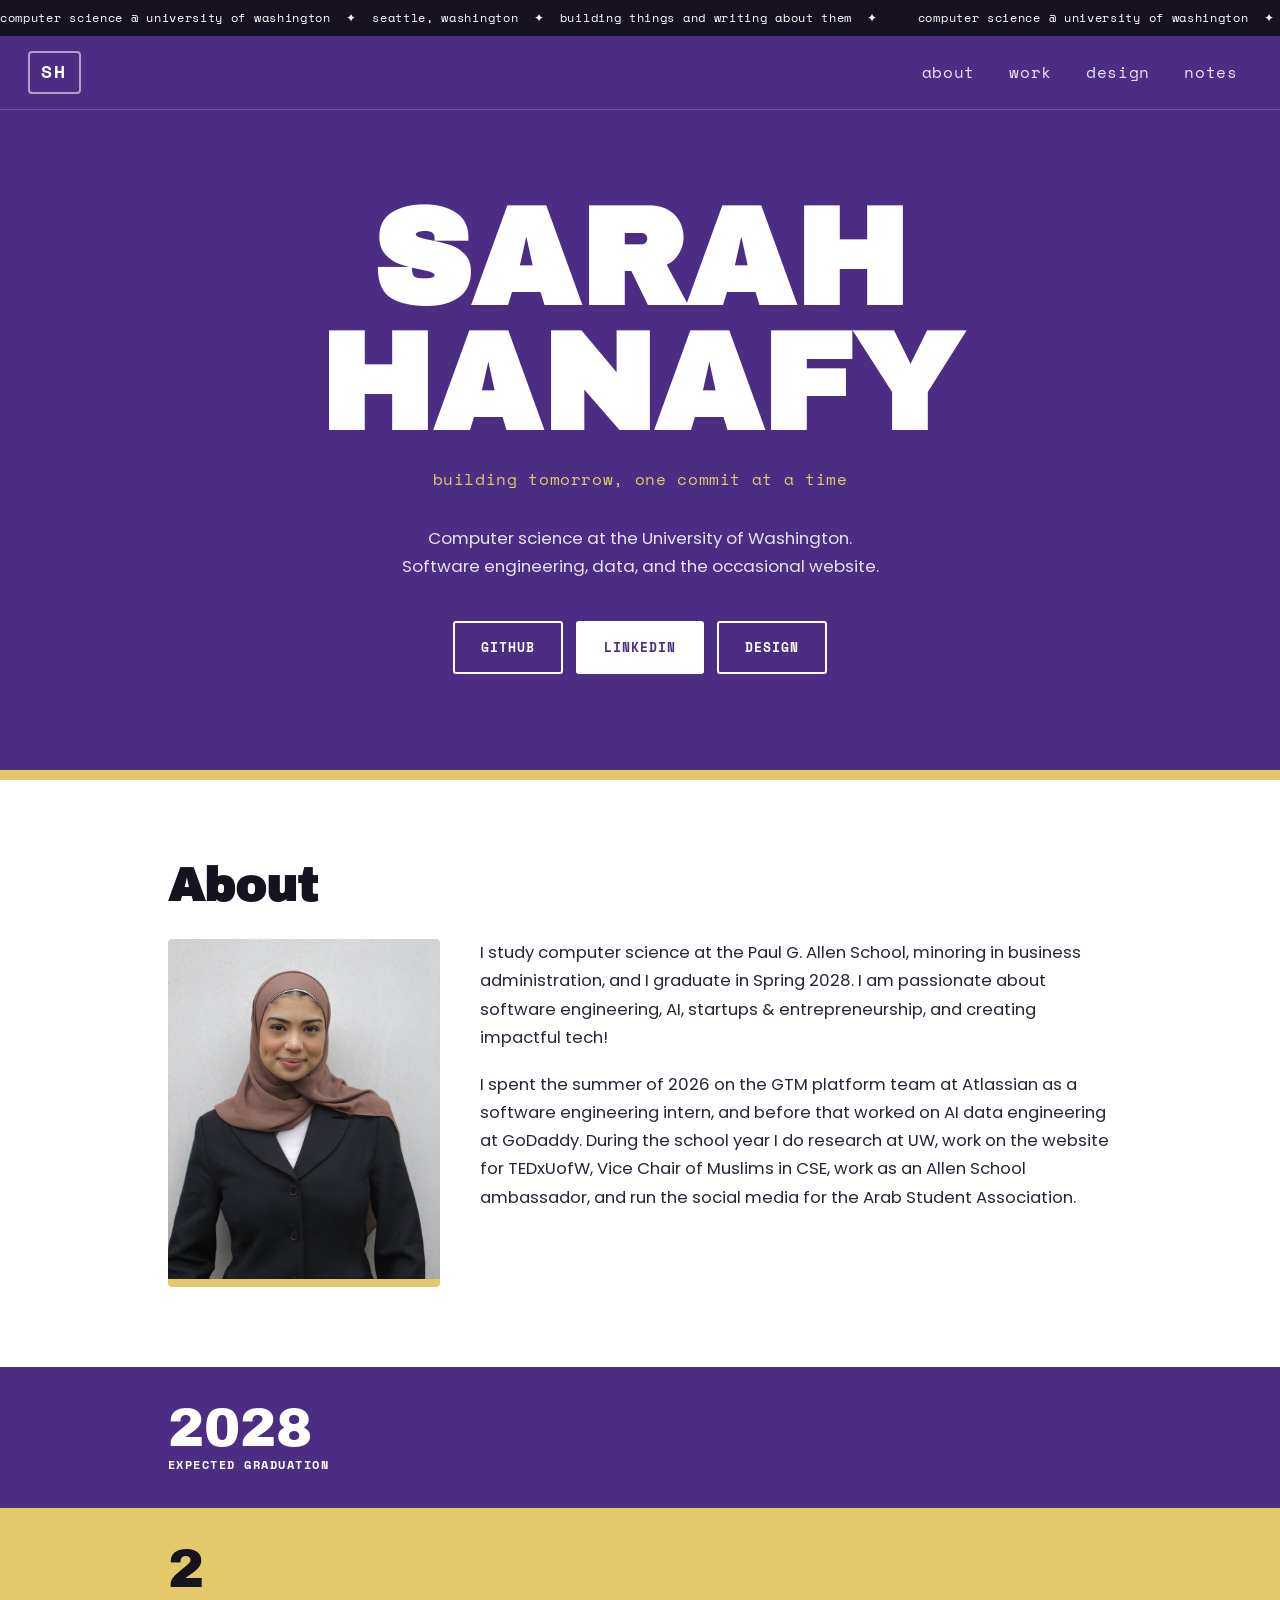
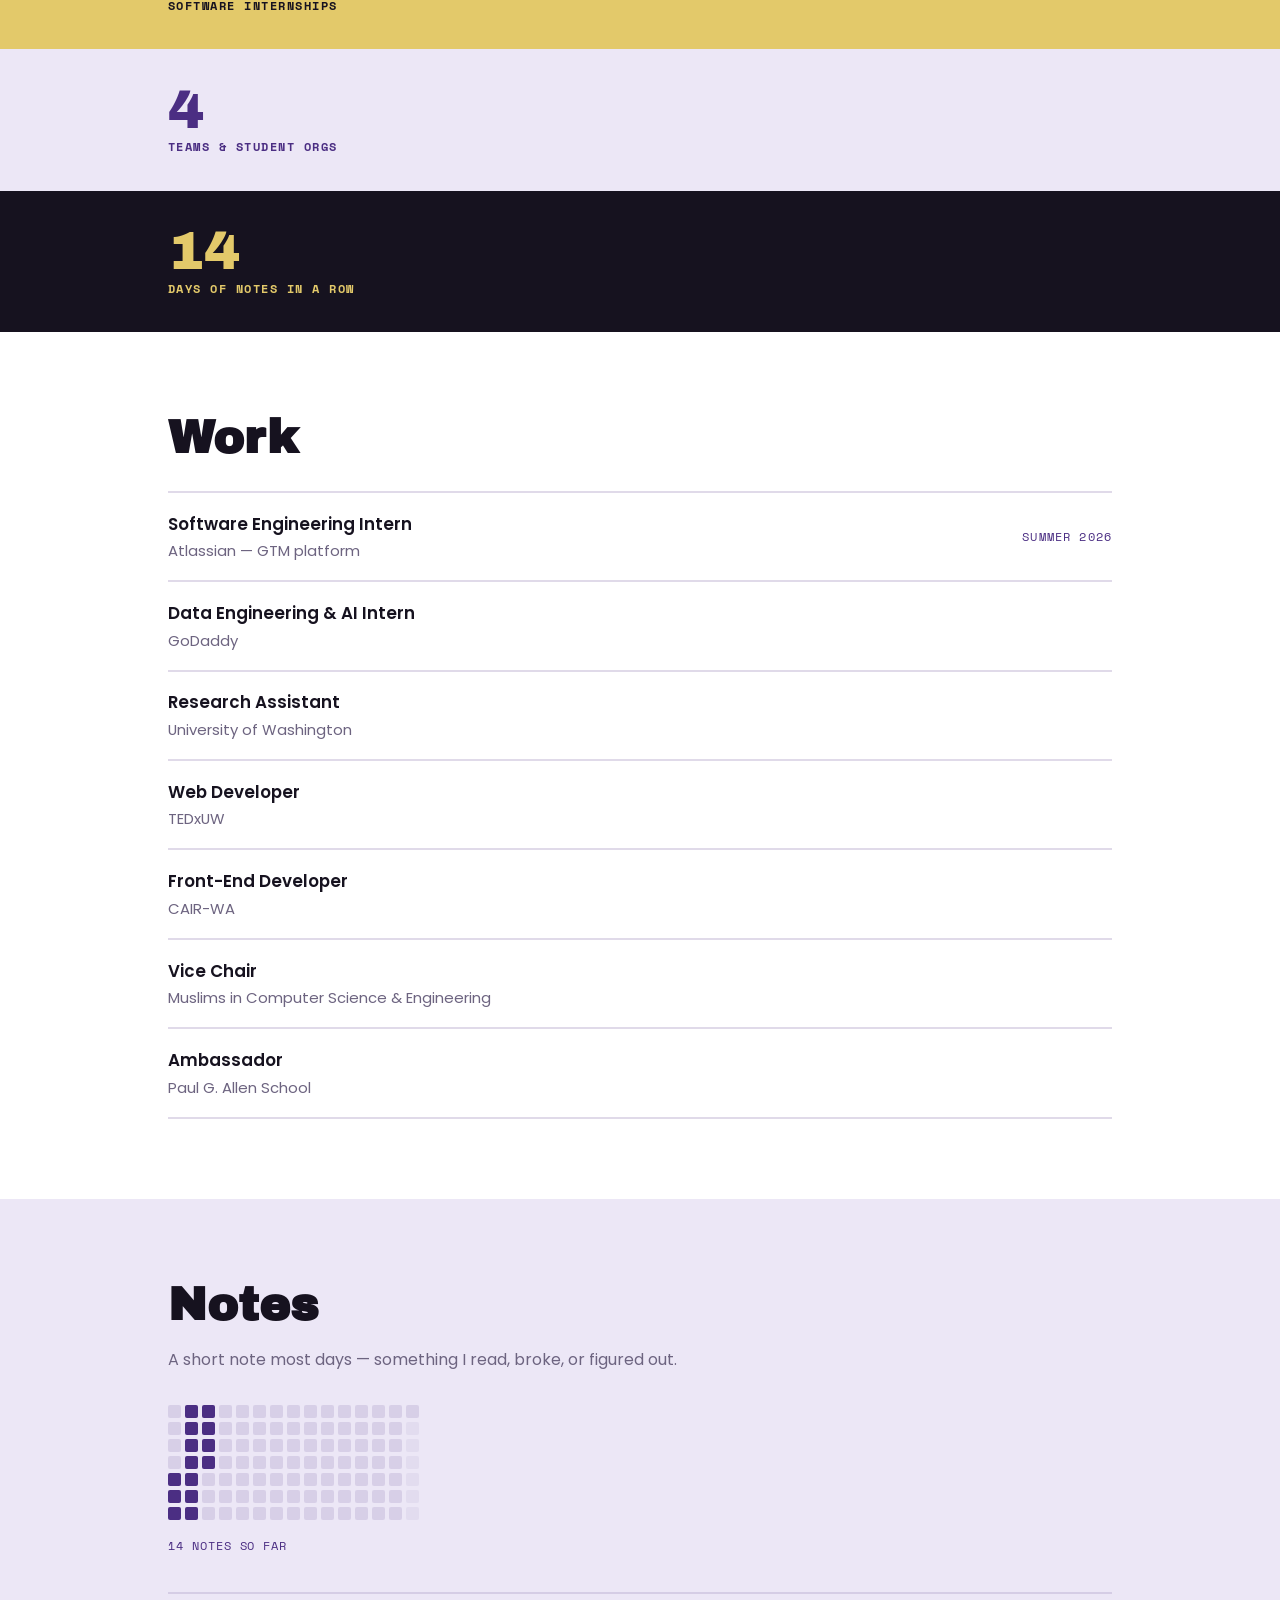
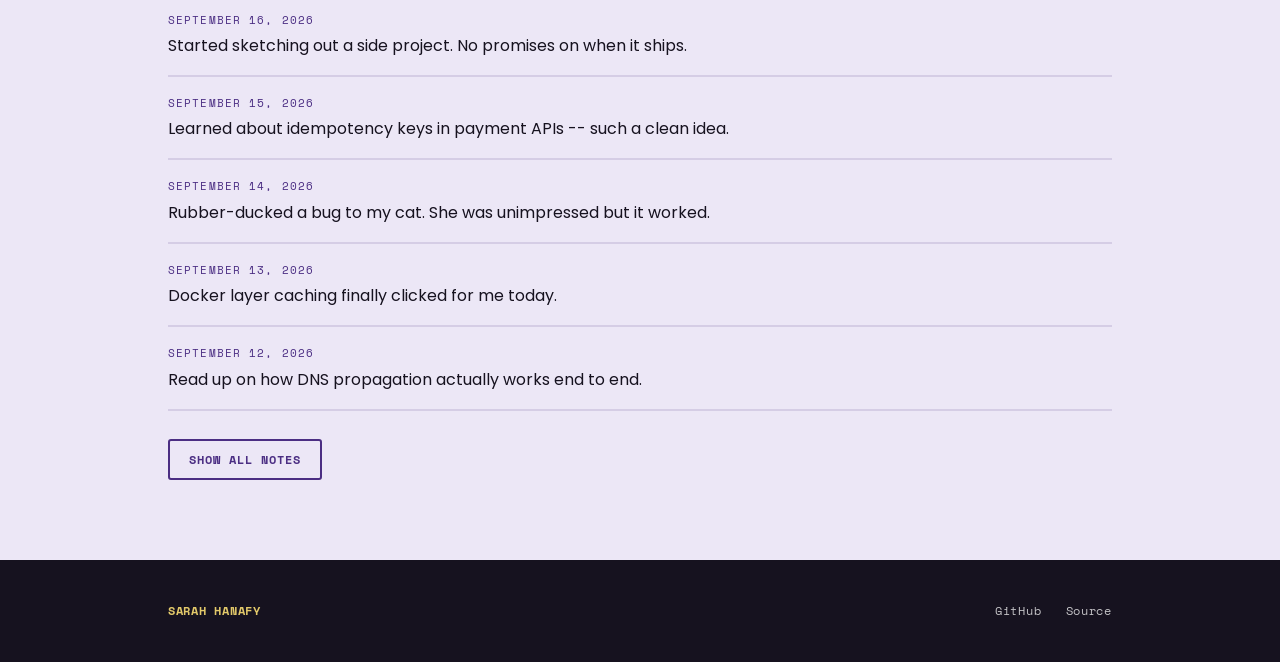
==== index.html @ 0f7b7055 "Let gallery tiles take each post's own shape Tiles were locked to a square and contained inside it, " ====
<!doctype html>
<html lang="en">
<head>
  <meta charset="utf-8" />
  <meta name="viewport" content="width=device-width, initial-scale=1" />
  <title>Sarah Hanafy</title>
  <meta name="description" content="Sarah Hanafy — computer science at the University of Washington." />
  <link rel="icon" href="data:image/svg+xml,%3Csvg xmlns='http://www.w3.org/2000/svg' viewBox='0 0 64 64'%3E%3Crect width='64' height='64' fill='%234b2e83'/%3E%3Ctext x='32' y='45' font-family='Helvetica,Arial,sans-serif' font-size='34' font-weight='bold' fill='%23ffffff' text-anchor='middle'%3ESH%3C/text%3E%3C/svg%3E" />
  <link rel="preconnect" href="https://fonts.googleapis.com" />
  <link rel="preconnect" href="https://fonts.gstatic.com" crossorigin />
  <link href="https://fonts.googleapis.com/css2?family=Archivo+Black&family=Space+Mono:wght@400;700&family=Poppins:wght@400;500;600&display=swap" rel="stylesheet" />
  <link rel="stylesheet" href="style.css?v=11" />
</head>
<body>

  <!-- ticker -->
  <div class="ticker" aria-hidden="true">
    <div class="ticker-track">
      <span>computer science @ university of washington &nbsp;✦&nbsp; seattle, washington &nbsp;✦&nbsp; building things and writing about them &nbsp;✦&nbsp;</span>
      <span>computer science @ university of washington &nbsp;✦&nbsp; seattle, washington &nbsp;✦&nbsp; building things and writing about them &nbsp;✦&nbsp;</span>
    </div>
  </div>

  <!-- nav -->
  <header class="nav">
    <a class="nav-mark" href="#top">SH</a>
    <nav>
      <a href="#about">about</a>
      <a href="#work">work</a>
      <a href="design.html">design</a>
      <a href="#notes">notes</a>
    </nav>
  </header>

  <!-- hero -->
  <section class="hero" id="top">
    <div class="hero-inner">
      <h1>SARAH<br />HANAFY</h1>
      <p class="hero-tag">building tomorrow, one commit at a time</p>
      <p class="hero-sub">
        Computer science at the University of Washington.<br />
        Software engineering, data, and the occasional website.
      </p>
      <div class="buttons">
        <a class="btn" href="https://github.com/sarahhanafy" target="_blank" rel="noopener">GITHUB</a>
        <a class="btn btn-solid" href="https://www.linkedin.com/in/sarah-hanafy/" target="_blank" rel="noopener">LINKEDIN</a>
        <a class="btn" href="design.html">DESIGN</a>
      </div>
    </div>
  </section>

  <!-- about -->
  <section class="band band-white" id="about">
    <div class="inner">
      <h2>About</h2>
      <div class="about-grid">
        <img class="headshot" src="images/headshot.jpg" width="760" height="950"
             alt="Sarah Hanafy" />
        <div class="prose">
          <p>
            I study computer science at the Paul G. Allen School, minoring in
            business administration, and I graduate in Spring 2028. I am
            passionate about software engineering, AI, startups &amp;
            entrepreneurship, and creating impactful tech!
          </p>
          <p>
            I spent the summer of 2026 on the GTM platform team at Atlassian as
            a software engineering intern, and before that worked on AI data
            engineering at GoDaddy. During the school year I do research at UW,
            work on the website for TEDxUofW, Vice Chair of Muslims in CSE,
            work as an Allen School ambassador, and run the social media for
            the Arab Student Association.
          </p>
        </div>
      </div>
    </div>
  </section>

  <!-- stats -->
  <section class="stats">
    <div class="stat stat-purple">
      <span class="stat-num">2028</span>
      <span class="stat-label">EXPECTED GRADUATION</span>
    </div>
    <div class="stat stat-gold">
      <span class="stat-num">2</span>
      <span class="stat-label">SOFTWARE INTERNSHIPS</span>
    </div>
    <div class="stat stat-lav">
      <span class="stat-num">4</span>
      <span class="stat-label">TEAMS &amp; STUDENT ORGS</span>
    </div>
    <div class="stat stat-ink">
      <span class="stat-num" id="streak-num">&mdash;</span>
      <span class="stat-label">DAYS OF NOTES IN A ROW</span>
    </div>
  </section>

  <!-- work -->
  <section class="band band-white" id="work">
    <div class="inner">
      <h2>Work</h2>
      <!-- Add dates in the <span class="row-meta"> slots whenever you like. -->
      <ul class="rows">
        <li>
          <span class="row-role">Software Engineering Intern</span>
          <span class="row-org">Atlassian &mdash; GTM platform</span>
          <span class="row-meta">SUMMER 2026</span>
        </li>
        <li>
          <span class="row-role">Data Engineering &amp; AI Intern</span>
          <span class="row-org">GoDaddy</span>
          <span class="row-meta"></span>
        </li>
        <li>
          <span class="row-role">Research Assistant</span>
          <span class="row-org">University of Washington</span>
          <span class="row-meta"></span>
        </li>
        <li>
          <span class="row-role">Web Developer</span>
          <span class="row-org">TEDxUW</span>
          <span class="row-meta"></span>
        </li>
        <li>
          <span class="row-role">Front-End Developer</span>
          <span class="row-org">CAIR-WA</span>
          <span class="row-meta"></span>
        </li>
        <li>
          <span class="row-role">Vice Chair</span>
          <span class="row-org">Muslims in Computer Science &amp; Engineering</span>
          <span class="row-meta"></span>
        </li>
        <li>
          <span class="row-role">Ambassador</span>
          <span class="row-org">Paul G. Allen School</span>
          <span class="row-meta"></span>
        </li>
      </ul>
    </div>
  </section>

  <!-- notes -->
  <section class="band band-lav" id="notes">
    <div class="inner">
      <h2>Notes</h2>
      <p class="lead">
        A short note most days &mdash; something I read, broke, or figured out.
      </p>

      <div class="grid" id="heatmap" role="img" aria-label="Calendar of daily notes"></div>
      <p class="grid-caption" id="streak-count"></p>

      <ol class="notes" id="timeline"></ol>
      <button class="btn btn-small" id="show-more" type="button" hidden>SHOW ALL NOTES</button>
    </div>
  </section>

  <footer>
    <div class="inner footer-inner">
      <span class="foot-mark">SARAH HANAFY</span>
      <span class="foot-links">
        <a href="https://github.com/sarahhanafy" target="_blank" rel="noopener">GitHub</a>
        <a href="https://github.com/sarahhanafy/sarahhanafy.github.io">Source</a>
      </span>
    </div>
  </footer>

  <div class="tooltip" id="tooltip" role="tooltip" hidden></div>

  <script src="script.js?v=11"></script>
</body>
</html>
---- style.css ----
/* Sarah Hanafy — personal site */

:root {
  --purple: #4b2e83;      /* UW purple */
  --purple-dk: #38215f;
  --gold: #e3c96a;
  --gold-dk: #b7a57a;
  --lav: #ece7f6;
  --ink: #16121f;
  --white: #ffffff;
  --body: #2a2436;
  --muted: #6d6480;
  --line: #e0dae9;
}

* { box-sizing: border-box; }

html { scroll-behavior: smooth; }

body {
  margin: 0;
  background: var(--white);
  color: var(--body);
  font-family: "Poppins", -apple-system, BlinkMacSystemFont, "Segoe UI", Helvetica, Arial, sans-serif;
  font-size: 16px;
  line-height: 1.7;
  -webkit-font-smoothing: antialiased;
}

.inner {
  max-width: 62rem;
  margin: 0 auto;
  padding: 0 1.5rem;
}

/* ---------- ticker ---------- */

.ticker {
  background: var(--ink);
  color: var(--white);
  overflow: hidden;
  white-space: nowrap;
  font-family: "Space Mono", ui-monospace, monospace;
  font-size: 0.72rem;
  letter-spacing: 0.06em;
  padding: 0.5rem 0;
}

.ticker-track {
  display: inline-flex;
  animation: slide 38s linear infinite;
}

.ticker-track span { padding-right: 2rem; }

@keyframes slide {
  from { transform: translateX(0); }
  to   { transform: translateX(-50%); }
}

/* ---------- nav ---------- */

.nav {
  position: sticky;
  top: 0;
  z-index: 20;
  background: var(--purple);
  display: flex;
  align-items: center;
  justify-content: space-between;
  gap: 1rem;
  padding: 0.9rem 1.75rem;
  border-bottom: 1px solid rgba(255, 255, 255, 0.18);
}

.nav-mark {
  font-family: "Space Mono", monospace;
  font-weight: 700;
  font-size: 1.1rem;
  letter-spacing: 0.12em;
  color: var(--white);
  text-decoration: none;
  border: 2px solid rgba(255, 255, 255, 0.55);
  border-radius: 4px;
  padding: 0.3rem 0.7rem;
  transition: border-color 0.15s ease, background 0.15s ease;
}

.nav-mark:hover { border-color: var(--white); background: rgba(255, 255, 255, 0.12); }

.nav nav { display: flex; gap: 0.35rem; }

/* Roomy padding so each link is a real tap target, not just its text. */
.nav nav a {
  font-family: "Space Mono", monospace;
  font-size: 1rem;
  color: rgba(255, 255, 255, 0.88);
  text-decoration: none;
  letter-spacing: 0.04em;
  padding: 0.55rem 0.9rem;
  border-radius: 4px;
  transition: color 0.15s ease, background 0.15s ease;
}

.nav nav a:hover,
.nav nav a:focus-visible {
  color: var(--white);
  background: rgba(255, 255, 255, 0.15);
  outline: none;
}

/* ---------- hero ---------- */

.hero {
  background: var(--purple);
  color: var(--white);
  padding: 5.5rem 1.5rem 6rem;
  text-align: center;
  border-bottom: 10px solid var(--gold);
}

.hero-inner { max-width: 60rem; margin: 0 auto; }

.hero h1 {
  font-family: "Archivo Black", Impact, "Arial Black", sans-serif;
  font-size: clamp(3rem, 13vw, 8.5rem);
  line-height: 0.92;
  letter-spacing: 0.01em;
  margin: 0 0 1.1rem;
  text-transform: uppercase;
}

.hero-tag {
  font-family: "Space Mono", monospace;
  font-size: clamp(0.78rem, 2.2vw, 1rem);
  letter-spacing: 0.04em;
  margin: 0 0 2rem;
  color: var(--gold);
}

.hero-sub {
  font-size: 1.05rem;
  line-height: 1.65;
  margin: 0 auto 2.5rem;
  max-width: 34rem;
  color: rgba(255, 255, 255, 0.86);
}

/* ---------- buttons ---------- */

.buttons {
  display: flex;
  flex-wrap: wrap;
  justify-content: center;
  gap: 0.85rem;
}

.btn {
  font-family: "Space Mono", monospace;
  font-size: 0.82rem;
  font-weight: 700;
  letter-spacing: 0.08em;
  text-decoration: none;
  color: var(--white);
  border: 2px solid var(--white);
  background: transparent;
  padding: 0.85rem 1.6rem;
  border-radius: 3px;
  cursor: pointer;
  transition: background 0.15s ease, color 0.15s ease;
}

.btn:hover { background: var(--white); color: var(--purple); }

.btn-solid { background: var(--white); color: var(--purple); }
.btn-solid:hover { background: transparent; color: var(--white); }

.btn-small {
  font-size: 0.74rem;
  padding: 0.65rem 1.2rem;
  color: var(--purple);
  border-color: var(--purple);
  margin-top: 1.75rem;
}

.btn-small:hover { background: var(--purple); color: var(--white); }

/* ---------- bands ---------- */

.band { padding: 5rem 0; scroll-margin-top: 5.5rem; }
.hero { scroll-margin-top: 5.5rem; }
.band-white { background: var(--white); }
.band-lav { background: var(--lav); }

.band h2 {
  font-family: "Archivo Black", Impact, sans-serif;
  font-size: clamp(1.9rem, 5vw, 2.9rem);
  line-height: 1.1;
  margin: 0 0 1.75rem;
  color: var(--ink);
  text-transform: none;
}

.about-grid {
  display: grid;
  grid-template-columns: 17rem 1fr;
  gap: 2.5rem;
  align-items: start;
}

.headshot {
  width: 100%;
  height: auto;
  display: block;
  border-radius: 4px;
  border-bottom: 8px solid var(--gold);
}

.prose { max-width: 42rem; font-size: 1.04rem; }
.prose p { margin: 0 0 1.15rem; }
.prose p:last-child { margin-bottom: 0; }

.lead {
  max-width: 42rem;
  color: var(--muted);
  margin: -0.75rem 0 2rem;
}

/* ---------- stats ---------- */

.stats { display: block; }

.stat { padding: 2.1rem 0; }

.stat > * {
  display: block;
  max-width: 62rem;
  margin: 0 auto;
  padding: 0 1.5rem;
}

.stat-num {
  font-family: "Archivo Black", Impact, sans-serif;
  font-size: clamp(2.2rem, 7vw, 3.4rem);
  line-height: 1;
}

.stat-label {
  font-family: "Space Mono", monospace;
  font-size: 0.72rem;
  font-weight: 700;
  letter-spacing: 0.13em;
}

.stat-purple { background: var(--purple); color: var(--white); }
.stat-gold   { background: var(--gold);   color: var(--ink); }
.stat-lav    { background: var(--lav);    color: var(--purple); }
.stat-ink    { background: var(--ink);    color: var(--gold); }

/* ---------- work rows ---------- */

.rows { list-style: none; margin: 0; padding: 0; }

.rows li {
  display: grid;
  grid-template-columns: 1fr auto;
  column-gap: 1.5rem;
  align-items: baseline;
  padding: 1.05rem 0;
  border-top: 2px solid var(--line);
}

.rows li:last-child { border-bottom: 2px solid var(--line); }

.row-role {
  grid-column: 1;
  font-weight: 600;
  font-size: 1.05rem;
  color: var(--ink);
}

.row-org {
  grid-column: 1;
  color: var(--muted);
  font-size: 0.93rem;
}

.row-meta {
  grid-column: 2;
  grid-row: 1 / span 2;
  align-self: center;
  font-family: "Space Mono", monospace;
  font-size: 0.72rem;
  letter-spacing: 0.1em;
  color: var(--purple);
  white-space: nowrap;
}

/* ---------- notes ---------- */

.grid {
  display: grid;
  grid-auto-flow: column;
  grid-template-rows: repeat(7, 1fr);
  gap: 4px;
  width: max-content;
  max-width: 100%;
  overflow-x: auto;
  padding-bottom: 2px;
}

.cell {
  width: 13px;
  height: 13px;
  border-radius: 2px;
  background: rgba(75, 46, 131, 0.13);
}

.cell.filled { background: var(--purple); }
.cell.filled:hover,
.cell.filled:focus-visible { outline: 2px solid var(--gold); outline-offset: 1px; }
.cell.future { opacity: 0.45; }

.grid-caption {
  font-family: "Space Mono", monospace;
  font-size: 0.74rem;
  letter-spacing: 0.08em;
  color: var(--purple);
  margin: 0.85rem 0 2.25rem;
  text-transform: uppercase;
}

.notes { list-style: none; margin: 0; padding: 0; }

.notes li {
  padding: 1rem 0;
  border-top: 2px solid rgba(75, 46, 131, 0.14);
}

.notes li:last-child { border-bottom: 2px solid rgba(75, 46, 131, 0.14); }

.note-date {
  display: block;
  font-family: "Space Mono", monospace;
  font-size: 0.7rem;
  letter-spacing: 0.1em;
  color: var(--purple);
  text-transform: uppercase;
  margin-bottom: 0.2rem;
}

.note-text { margin: 0; color: var(--ink); }

/* ---------- tooltip ---------- */

.tooltip {
  position: fixed;
  z-index: 40;
  max-width: 17rem;
  background: var(--ink);
  color: var(--white);
  font-size: 0.8rem;
  line-height: 1.45;
  padding: 0.5rem 0.65rem;
  border-radius: 3px;
  pointer-events: none;
  transform: translate(-50%, -125%);
  opacity: 0;
  transition: opacity 0.12s ease;
}

.tooltip.show { opacity: 1; }

.tooltip b {
  display: block;
  font-family: "Space Mono", monospace;
  font-size: 0.68rem;
  letter-spacing: 0.08em;
  color: var(--gold);
  margin-bottom: 0.15rem;
}

/* ---------- footer ---------- */

footer {
  background: var(--ink);
  color: rgba(255, 255, 255, 0.75);
  padding: 2.5rem 0;
  font-family: "Space Mono", monospace;
  font-size: 0.78rem;
  letter-spacing: 0.06em;
}

.footer-inner {
  display: flex;
  flex-wrap: wrap;
  gap: 1rem;
  justify-content: space-between;
  align-items: center;
}

.foot-mark { color: var(--gold); font-weight: 700; }
.foot-links { display: flex; gap: 1.5rem; }
footer a { color: inherit; text-decoration: none; }
footer a:hover { color: var(--white); text-decoration: underline; text-underline-offset: 4px; }

/* ---------- reveal ---------- */

.reveal { opacity: 0; transform: translateY(14px); transition: opacity 0.5s ease, transform 0.5s ease; }
.reveal.in { opacity: 1; transform: none; }

/* ---------- motion / responsive ---------- */

@media (prefers-reduced-motion: reduce) {
  html { scroll-behavior: auto; }
  .ticker-track { animation: none; }
  .reveal { opacity: 1; transform: none; }
  * { transition-duration: 0.01ms !important; }
}

@media (max-width: 640px) {
  .band { padding: 3.5rem 0; }
  .hero { padding: 3.5rem 1.25rem 4rem; }
  .nav { padding: 0.7rem 1rem; }
  .nav nav { gap: 0.15rem; }
  .nav nav a { font-size: 0.86rem; padding: 0.5rem 0.55rem; }
  .nav-mark { font-size: 0.95rem; padding: 0.25rem 0.55rem; }
  .rows li { grid-template-columns: 1fr; }
  .row-meta { grid-column: 1; grid-row: auto; margin-top: 0.3rem; }
  .buttons { flex-direction: column; align-items: stretch; }
  .btn { text-align: center; }
}

/* ---------- design gallery ---------- */

.hero-short { padding: 3.5rem 1.5rem 3.75rem; }
.hero-short h1 { font-size: clamp(2.6rem, 10vw, 6rem); }

.nav nav a.current {
  color: var(--gold);
  background: rgba(255, 255, 255, 0.1);
}

.gallery { display: block; }

.shelf + .shelf { margin-top: 3.25rem; }

.shelf-head {
  display: flex;
  align-items: center;
  justify-content: space-between;
  gap: 1rem;
  border-bottom: 3px solid var(--purple);
  padding-bottom: 0.6rem;
  margin-bottom: 1.25rem;
}

.shelf-title {
  display: flex;
  align-items: center;
  flex-wrap: wrap;
  gap: 0.75rem;
}

.shelf-dates {
  font-family: "Space Mono", monospace;
  font-size: 0.75rem;
  letter-spacing: 0.1em;
  text-transform: uppercase;
  color: var(--purple);
  white-space: nowrap;
}

.shelf-head h2 {
  font-family: "Archivo Black", Impact, sans-serif;
  font-size: clamp(1.3rem, 3.5vw, 1.8rem);
  margin: 0;
  color: var(--ink);
}

.shelf-controls { display: flex; gap: 0.4rem; }
.shelf-controls[hidden] { display: none; }

.shelf-arrow {
  width: 2.1rem;
  height: 2.1rem;
  font-family: "Space Mono", monospace;
  font-size: 1.15rem;
  line-height: 1;
  color: var(--purple);
  background: transparent;
  border: 2px solid var(--purple);
  border-radius: 3px;
  cursor: pointer;
  transition: background 0.15s ease, color 0.15s ease, opacity 0.15s ease;
}

.shelf-arrow:hover:not(:disabled) { background: var(--purple); color: var(--white); }
.shelf-arrow:disabled { opacity: 0.28; cursor: default; }

.rail {
  display: flex;
  gap: 1.25rem;
  overflow-x: auto;
  scroll-snap-type: x proximity;
  padding-bottom: 0.85rem;
  scrollbar-width: thin;
  scrollbar-color: var(--purple) transparent;
}

.rail::-webkit-scrollbar { height: 8px; }
.rail::-webkit-scrollbar-track { background: transparent; }
.rail::-webkit-scrollbar-thumb { background: rgba(75,46,131,0.35); border-radius: 4px; }
.rail:hover::-webkit-scrollbar-thumb { background: var(--purple); }

/* Fixed height, width from the artwork's own ratio -- square posts come
   out square, 4:5 posts come out tall, and the row still lines up. */
.rail .tile {
  flex: 0 0 auto;
  height: 19rem;
  aspect-ratio: var(--ratio, 1 / 1);
  scroll-snap-align: start;
}

.tile {
  display: block;
  padding: 0;
  line-height: 0;
  border: 2px solid var(--line);
  border-radius: 4px;
  background: var(--white);
  font: inherit;
  color: inherit;
  cursor: pointer;
  overflow: hidden;
  transition: border-color 0.15s ease, transform 0.15s ease;
}

.tile:hover,
.tile:focus-visible {
  border-color: var(--purple);
  transform: translateY(-3px);
  outline: none;
}

.tile img {
  display: block;
  height: 100%;
  width: auto;
  max-width: none;
  /* contain, not cover -- a design portfolio shouldn't crop the artwork */
  object-fit: contain;
  background: var(--lav);
}

.empty h2 { margin-bottom: 0.75rem; }

.empty code {
  font-family: "Space Mono", monospace;
  font-size: 0.86em;
  background: var(--lav);
  color: var(--purple);
  padding: 0.1rem 0.35rem;
  border-radius: 3px;
}

/* ---------- lightbox ---------- */

.lightbox {
  position: fixed;
  inset: 0;
  z-index: 60;
  background: rgba(22, 18, 31, 0.94);
  display: flex;
  align-items: center;
  justify-content: center;
  gap: 1rem;
  padding: 2rem 1rem;
}

.lightbox[hidden] { display: none; }

.lightbox-figure {
  margin: 0;
  max-width: min(70rem, 90vw);
  max-height: 86vh;
  display: flex;
  flex-direction: column;
  align-items: center;
  gap: 1rem;
}

.lightbox-figure img {
  max-width: 100%;
  max-height: 74vh;
  object-fit: contain;
  border-radius: 3px;
}

.lightbox-figure figcaption {
  font-family: "Space Mono", monospace;
  font-size: 0.78rem;
  letter-spacing: 0.06em;
  color: var(--gold);
  text-align: center;
}

.lightbox-close,
.lightbox-nav {
  background: transparent;
  border: 2px solid rgba(255, 255, 255, 0.35);
  color: var(--white);
  border-radius: 3px;
  cursor: pointer;
  font-family: "Space Mono", monospace;
  line-height: 1;
  transition: border-color 0.15s ease, background 0.15s ease;
}

.lightbox-close:hover,
.lightbox-nav:hover {
  border-color: var(--white);
  background: rgba(255, 255, 255, 0.1);
}

.lightbox-close {
  position: absolute;
  top: 1.25rem;
  right: 1.25rem;
  width: 2.5rem;
  height: 2.5rem;
  font-size: 1.5rem;
}

.lightbox-nav {
  width: 2.75rem;
  height: 3.5rem;
  font-size: 1.75rem;
  flex: none;
}

@media (max-width: 760px) {
  .about-grid { grid-template-columns: 1fr; gap: 1.5rem; }
  .headshot { max-width: 15rem; }
}

@media (max-width: 640px) {
  .rail { gap: 0.9rem; }
  .rail .tile { height: 13.5rem; }
  .lightbox { padding: 1rem 0.5rem; gap: 0.35rem; }
  .lightbox-nav { width: 2.25rem; height: 3rem; font-size: 1.4rem; }
}
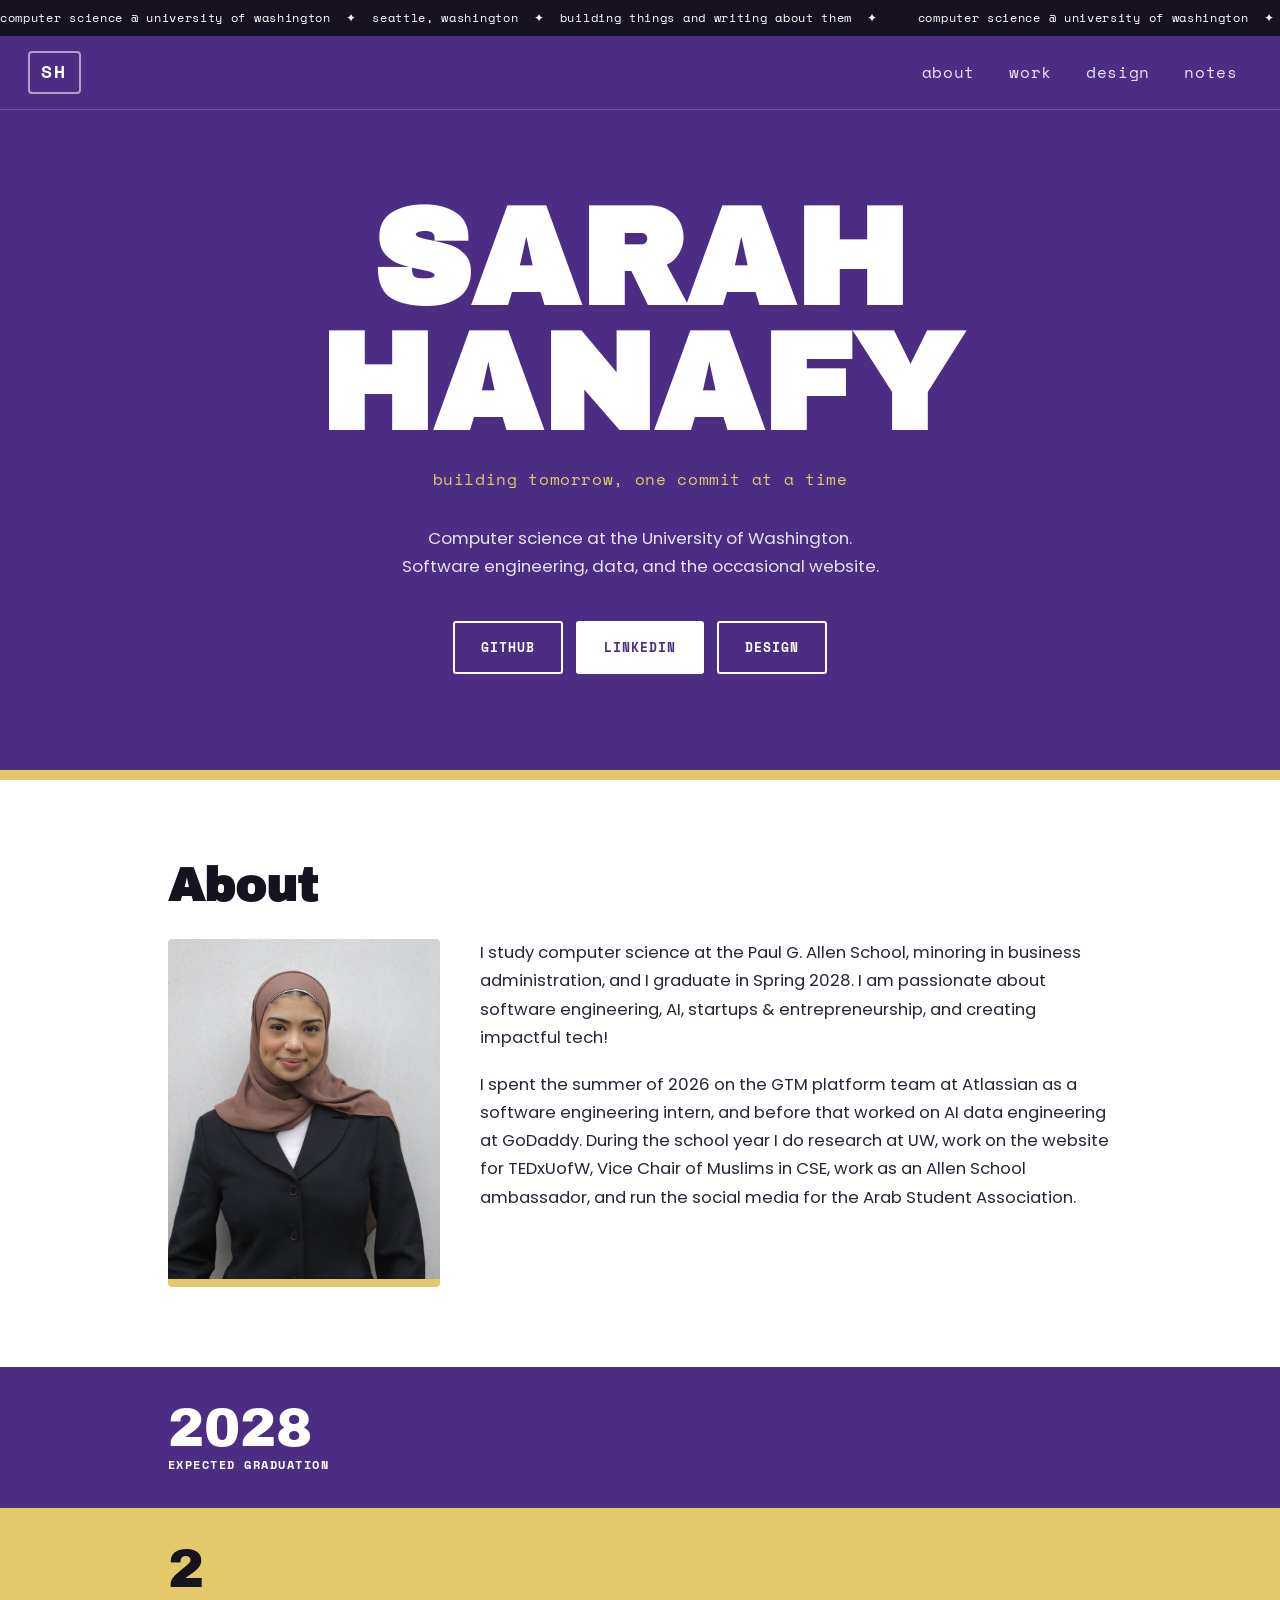
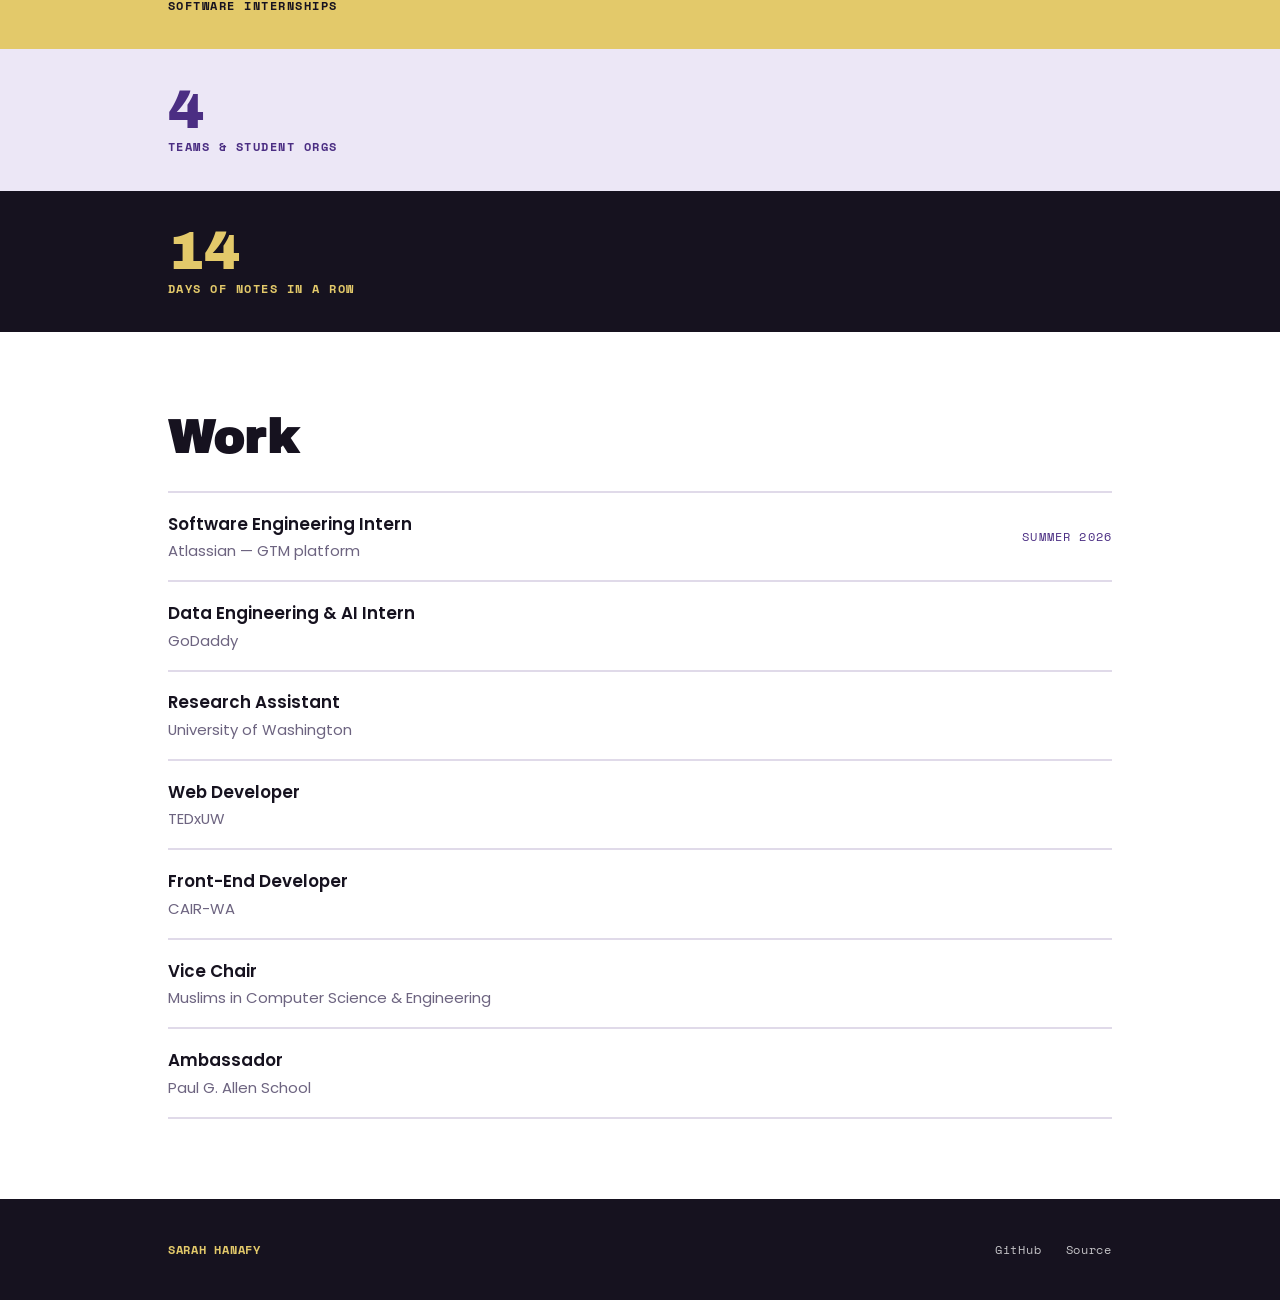
==== commit 1e0f0c1f: "Add Arab Student Association, move notes to their own page Six ASA graphics under a Fall 2026 to Pre" ====
--- a/index.html
+++ b/index.html
@@ -9,7 +9,7 @@
   <link rel="preconnect" href="https://fonts.googleapis.com" />
   <link rel="preconnect" href="https://fonts.gstatic.com" crossorigin />
   <link href="https://fonts.googleapis.com/css2?family=Archivo+Black&family=Space+Mono:wght@400;700&family=Poppins:wght@400;500;600&display=swap" rel="stylesheet" />
-  <link rel="stylesheet" href="style.css?v=11" />
+  <link rel="stylesheet" href="style.css?v=12" />
 </head>
 <body>
 
@@ -28,7 +28,7 @@
       <a href="#about">about</a>
       <a href="#work">work</a>
       <a href="design.html">design</a>
-      <a href="#notes">notes</a>
+      <a href="notes.html">notes</a>
     </nav>
   </header>
 
@@ -141,22 +141,6 @@
     </div>
   </section>
 
-  <!-- notes -->
-  <section class="band band-lav" id="notes">
-    <div class="inner">
-      <h2>Notes</h2>
-      <p class="lead">
-        A short note most days &mdash; something I read, broke, or figured out.
-      </p>
-
-      <div class="grid" id="heatmap" role="img" aria-label="Calendar of daily notes"></div>
-      <p class="grid-caption" id="streak-count"></p>
-
-      <ol class="notes" id="timeline"></ol>
-      <button class="btn btn-small" id="show-more" type="button" hidden>SHOW ALL NOTES</button>
-    </div>
-  </section>
-
   <footer>
     <div class="inner footer-inner">
       <span class="foot-mark">SARAH HANAFY</span>
@@ -169,6 +153,6 @@
 
   <div class="tooltip" id="tooltip" role="tooltip" hidden></div>
 
-  <script src="script.js?v=11"></script>
+  <script src="script.js?v=12"></script>
 </body>
 </html>
--- a/style.css
+++ b/style.css
@@ -86,7 +86,7 @@
   transition: border-color 0.15s ease, background 0.15s ease;
 }
 
-.nav-mark:hover { border-color: var(--white); background: rgba(255, 255, 255, 0.12); }
+.nav-mark:hover { border-color: var(--white); }
 
 .nav nav { display: flex; gap: 0.35rem; }
 
@@ -105,7 +105,9 @@
 .nav nav a:hover,
 .nav nav a:focus-visible {
   color: var(--white);
-  background: rgba(255, 255, 255, 0.15);
+  text-decoration: underline;
+  text-decoration-thickness: 2px;
+  text-underline-offset: 6px;
   outline: none;
 }
 
@@ -438,7 +440,9 @@
 
 .nav nav a.current {
   color: var(--gold);
-  background: rgba(255, 255, 255, 0.1);
+  text-decoration: underline;
+  text-decoration-thickness: 2px;
+  text-underline-offset: 6px;
 }
 
 .gallery { display: block; }
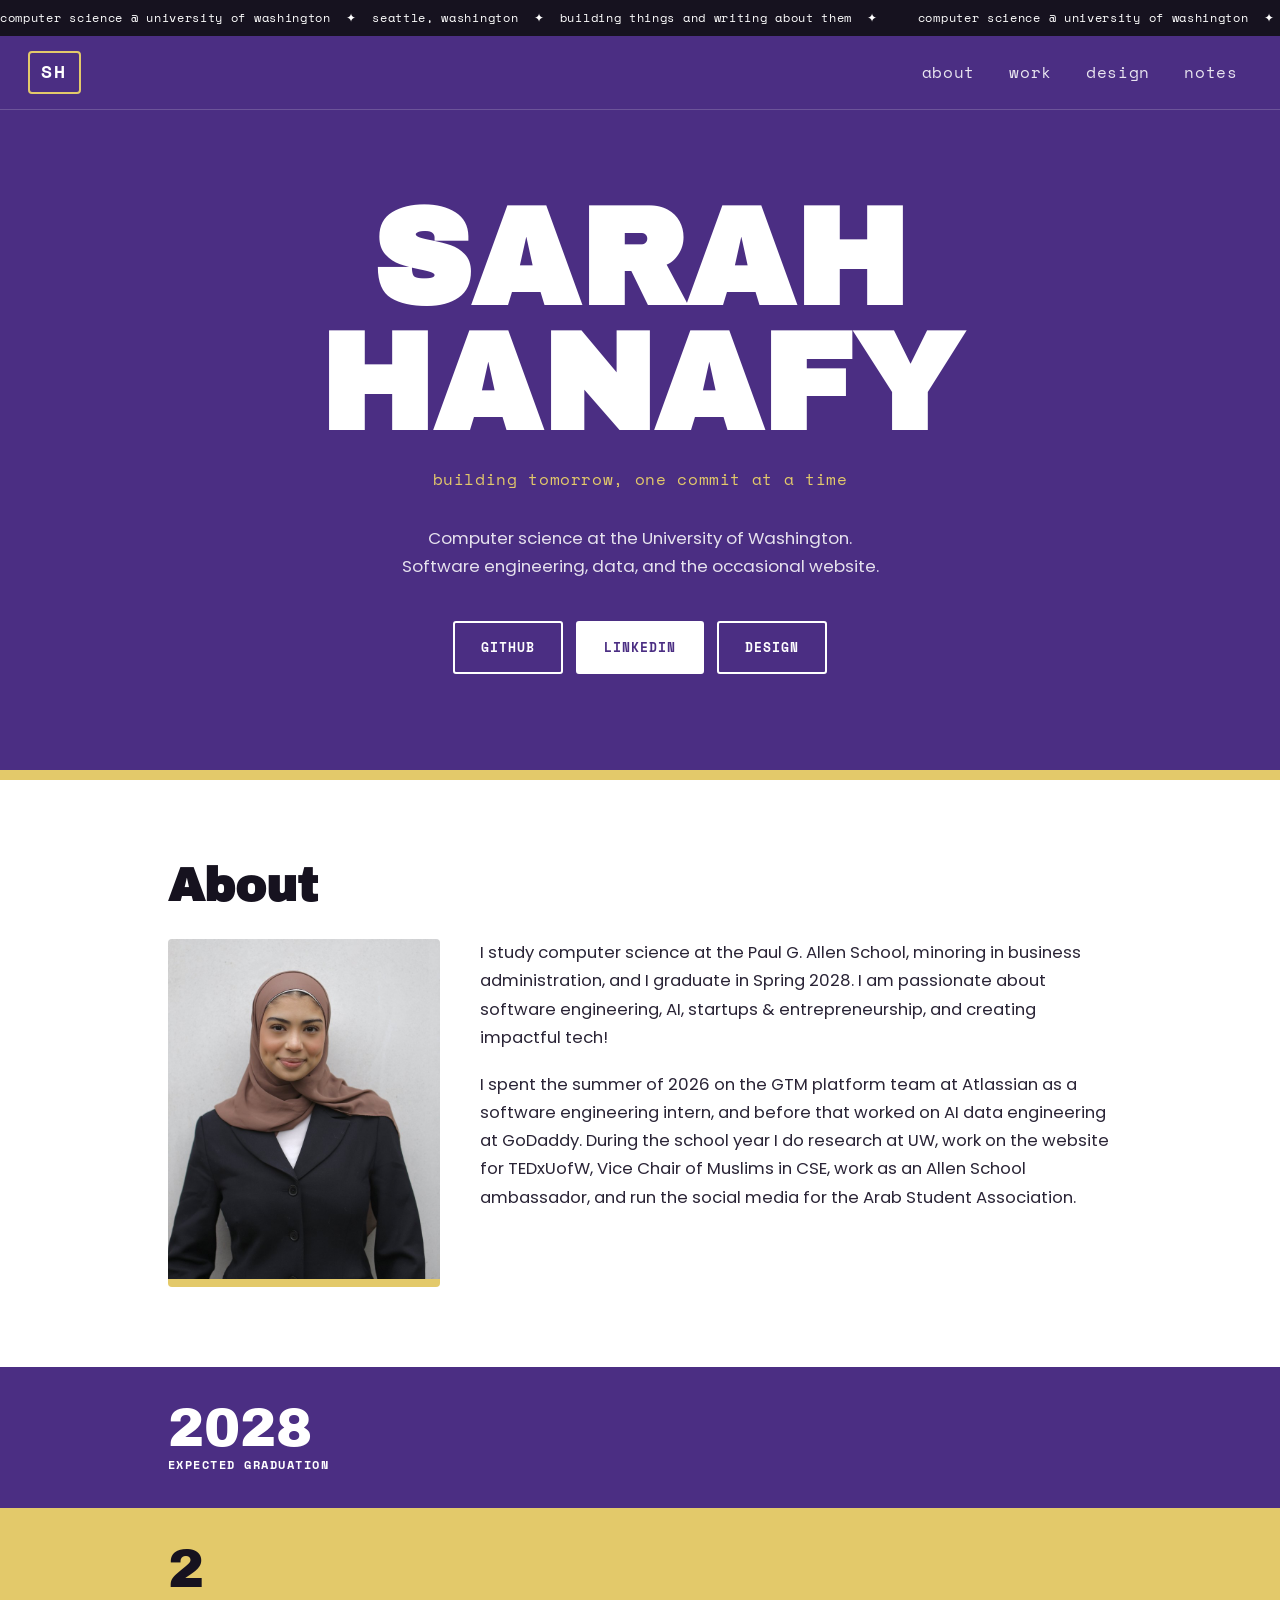
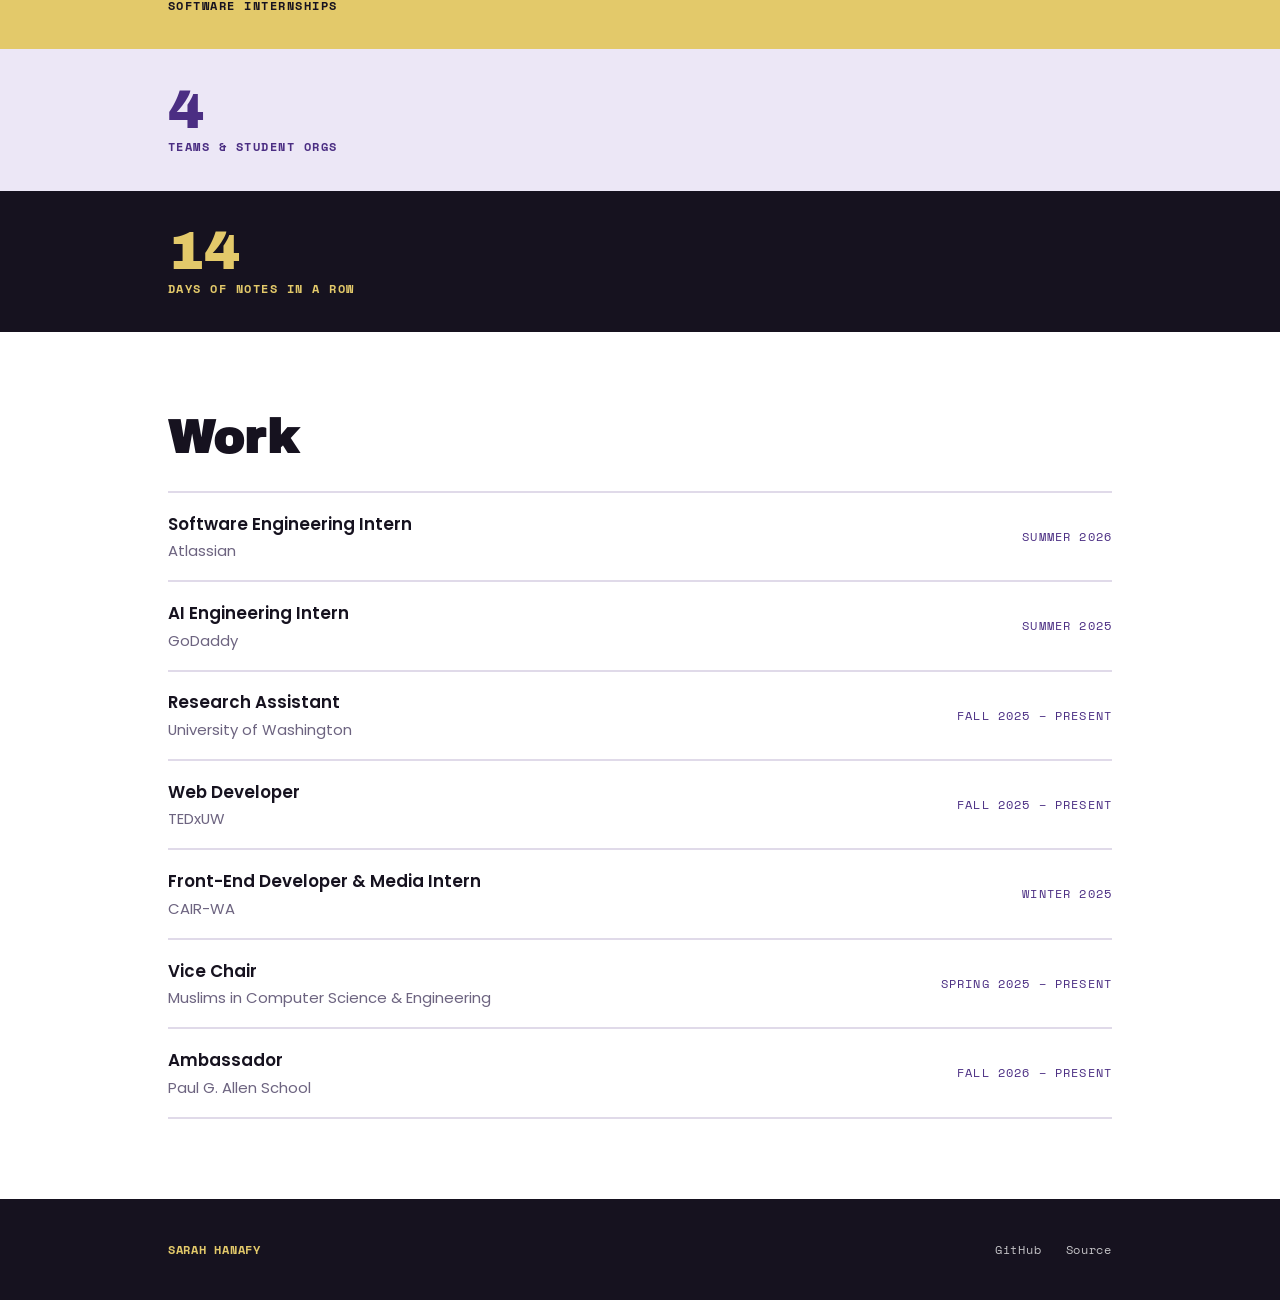
==== commit 58a58f8c: "Fill in the work dates and gild the header mark Atlassian drops the team qualifier; GoDaddy becomes " ====
--- a/index.html
+++ b/index.html
@@ -9,7 +9,7 @@
   <link rel="preconnect" href="https://fonts.googleapis.com" />
   <link rel="preconnect" href="https://fonts.gstatic.com" crossorigin />
   <link href="https://fonts.googleapis.com/css2?family=Archivo+Black&family=Space+Mono:wght@400;700&family=Poppins:wght@400;500;600&display=swap" rel="stylesheet" />
-  <link rel="stylesheet" href="style.css?v=12" />
+  <link rel="stylesheet" href="style.css?v=14" />
 </head>
 <body>
 
@@ -104,38 +104,38 @@
       <ul class="rows">
         <li>
           <span class="row-role">Software Engineering Intern</span>
-          <span class="row-org">Atlassian &mdash; GTM platform</span>
+          <span class="row-org">Atlassian</span>
           <span class="row-meta">SUMMER 2026</span>
         </li>
         <li>
-          <span class="row-role">Data Engineering &amp; AI Intern</span>
+          <span class="row-role">AI Engineering Intern</span>
           <span class="row-org">GoDaddy</span>
-          <span class="row-meta"></span>
+          <span class="row-meta">SUMMER 2025</span>
         </li>
         <li>
           <span class="row-role">Research Assistant</span>
           <span class="row-org">University of Washington</span>
-          <span class="row-meta"></span>
+          <span class="row-meta">FALL 2025 &ndash; PRESENT</span>
         </li>
         <li>
           <span class="row-role">Web Developer</span>
           <span class="row-org">TEDxUW</span>
-          <span class="row-meta"></span>
+          <span class="row-meta">FALL 2025 &ndash; PRESENT</span>
         </li>
         <li>
-          <span class="row-role">Front-End Developer</span>
+          <span class="row-role">Front-End Developer &amp; Media Intern</span>
           <span class="row-org">CAIR-WA</span>
-          <span class="row-meta"></span>
+          <span class="row-meta">WINTER 2025</span>
         </li>
         <li>
           <span class="row-role">Vice Chair</span>
           <span class="row-org">Muslims in Computer Science &amp; Engineering</span>
-          <span class="row-meta"></span>
+          <span class="row-meta">SPRING 2025 &ndash; PRESENT</span>
         </li>
         <li>
           <span class="row-role">Ambassador</span>
           <span class="row-org">Paul G. Allen School</span>
-          <span class="row-meta"></span>
+          <span class="row-meta">FALL 2026 &ndash; PRESENT</span>
         </li>
       </ul>
     </div>
@@ -153,6 +153,6 @@
 
   <div class="tooltip" id="tooltip" role="tooltip" hidden></div>
 
-  <script src="script.js?v=12"></script>
+  <script src="script.js?v=14"></script>
 </body>
 </html>
--- a/style.css
+++ b/style.css
@@ -80,13 +80,13 @@
   letter-spacing: 0.12em;
   color: var(--white);
   text-decoration: none;
-  border: 2px solid rgba(255, 255, 255, 0.55);
+  border: 2px solid var(--gold);
   border-radius: 4px;
   padding: 0.3rem 0.7rem;
   transition: border-color 0.15s ease, background 0.15s ease;
 }
 
-.nav-mark:hover { border-color: var(--white); }
+.nav-mark:hover { color: var(--gold); }
 
 .nav nav { display: flex; gap: 0.35rem; }
 
@@ -654,3 +654,21 @@
   .lightbox { padding: 1rem 0.5rem; gap: 0.35rem; }
   .lightbox-nav { width: 2.25rem; height: 3rem; font-size: 1.4rem; }
 }
+
+.shelf-ig {
+  font-family: "Space Mono", monospace;
+  font-size: 0.75rem;
+  letter-spacing: 0.04em;
+  color: var(--muted);
+  text-decoration: none;
+  border-bottom: 1px solid transparent;
+  white-space: nowrap;
+  transition: color 0.15s ease, border-color 0.15s ease;
+}
+
+.shelf-ig:hover,
+.shelf-ig:focus-visible {
+  color: var(--purple);
+  border-bottom-color: var(--purple);
+  outline: none;
+}
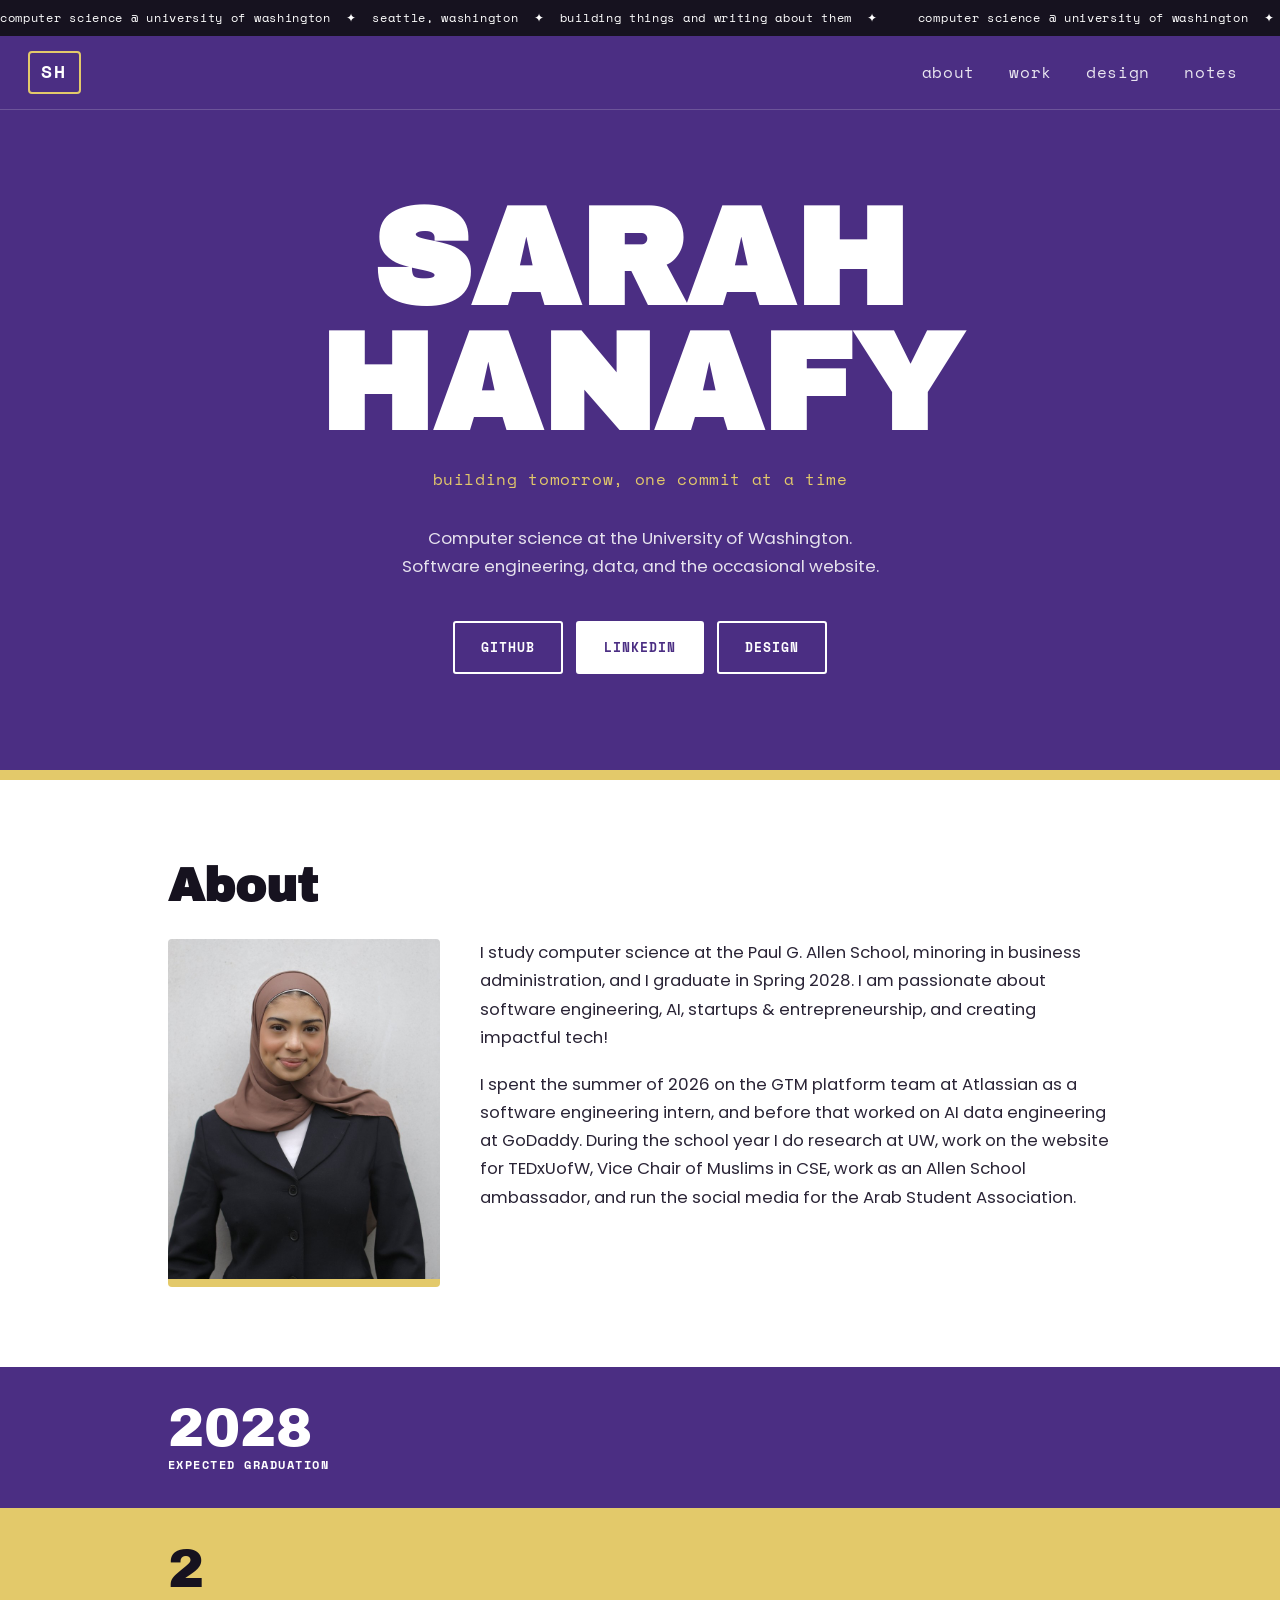
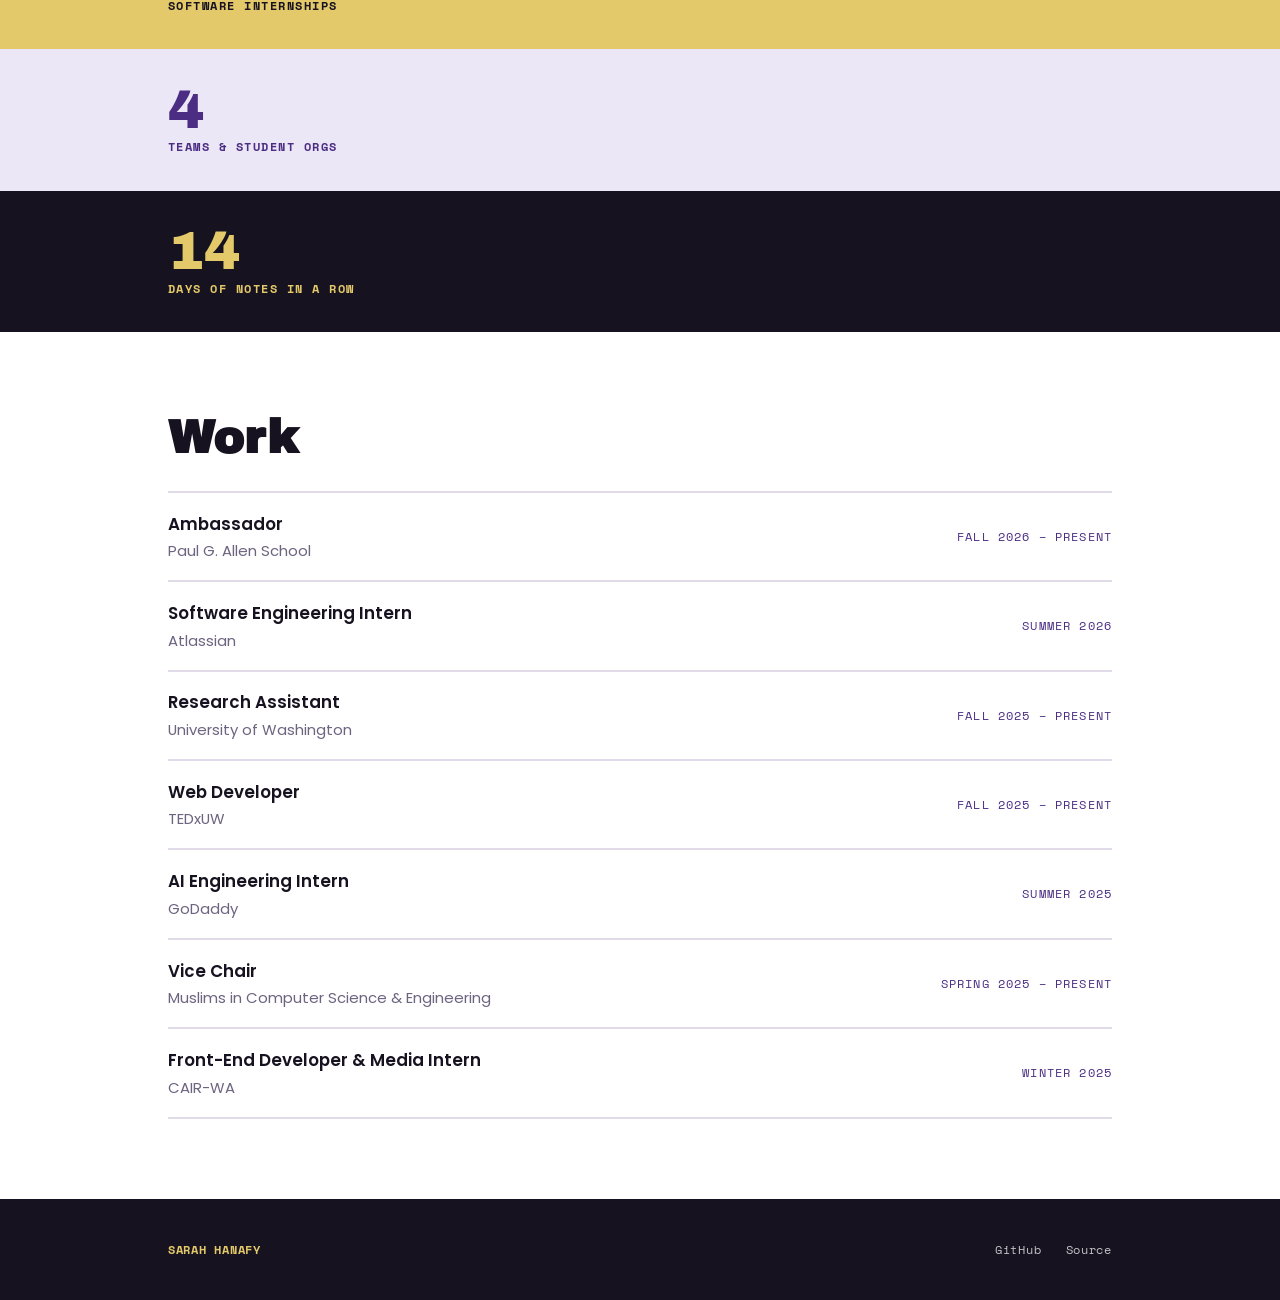
==== commit bda1f853: "Sort Work section by date, most recent first Co-Authored-By: Claude Sonnet 5 <noreply@anthropic.com>" ====
--- a/index.html
+++ b/index.html
@@ -103,14 +103,14 @@
       <!-- Add dates in the <span class="row-meta"> slots whenever you like. -->
       <ul class="rows">
         <li>
+          <span class="row-role">Ambassador</span>
+          <span class="row-org">Paul G. Allen School</span>
+          <span class="row-meta">FALL 2026 &ndash; PRESENT</span>
+        </li>
+        <li>
           <span class="row-role">Software Engineering Intern</span>
           <span class="row-org">Atlassian</span>
           <span class="row-meta">SUMMER 2026</span>
-        </li>
-        <li>
-          <span class="row-role">AI Engineering Intern</span>
-          <span class="row-org">GoDaddy</span>
-          <span class="row-meta">SUMMER 2025</span>
         </li>
         <li>
           <span class="row-role">Research Assistant</span>
@@ -123,9 +123,9 @@
           <span class="row-meta">FALL 2025 &ndash; PRESENT</span>
         </li>
         <li>
-          <span class="row-role">Front-End Developer &amp; Media Intern</span>
-          <span class="row-org">CAIR-WA</span>
-          <span class="row-meta">WINTER 2025</span>
+          <span class="row-role">AI Engineering Intern</span>
+          <span class="row-org">GoDaddy</span>
+          <span class="row-meta">SUMMER 2025</span>
         </li>
         <li>
           <span class="row-role">Vice Chair</span>
@@ -133,9 +133,9 @@
           <span class="row-meta">SPRING 2025 &ndash; PRESENT</span>
         </li>
         <li>
-          <span class="row-role">Ambassador</span>
-          <span class="row-org">Paul G. Allen School</span>
-          <span class="row-meta">FALL 2026 &ndash; PRESENT</span>
+          <span class="row-role">Front-End Developer &amp; Media Intern</span>
+          <span class="row-org">CAIR-WA</span>
+          <span class="row-meta">WINTER 2025</span>
         </li>
       </ul>
     </div>
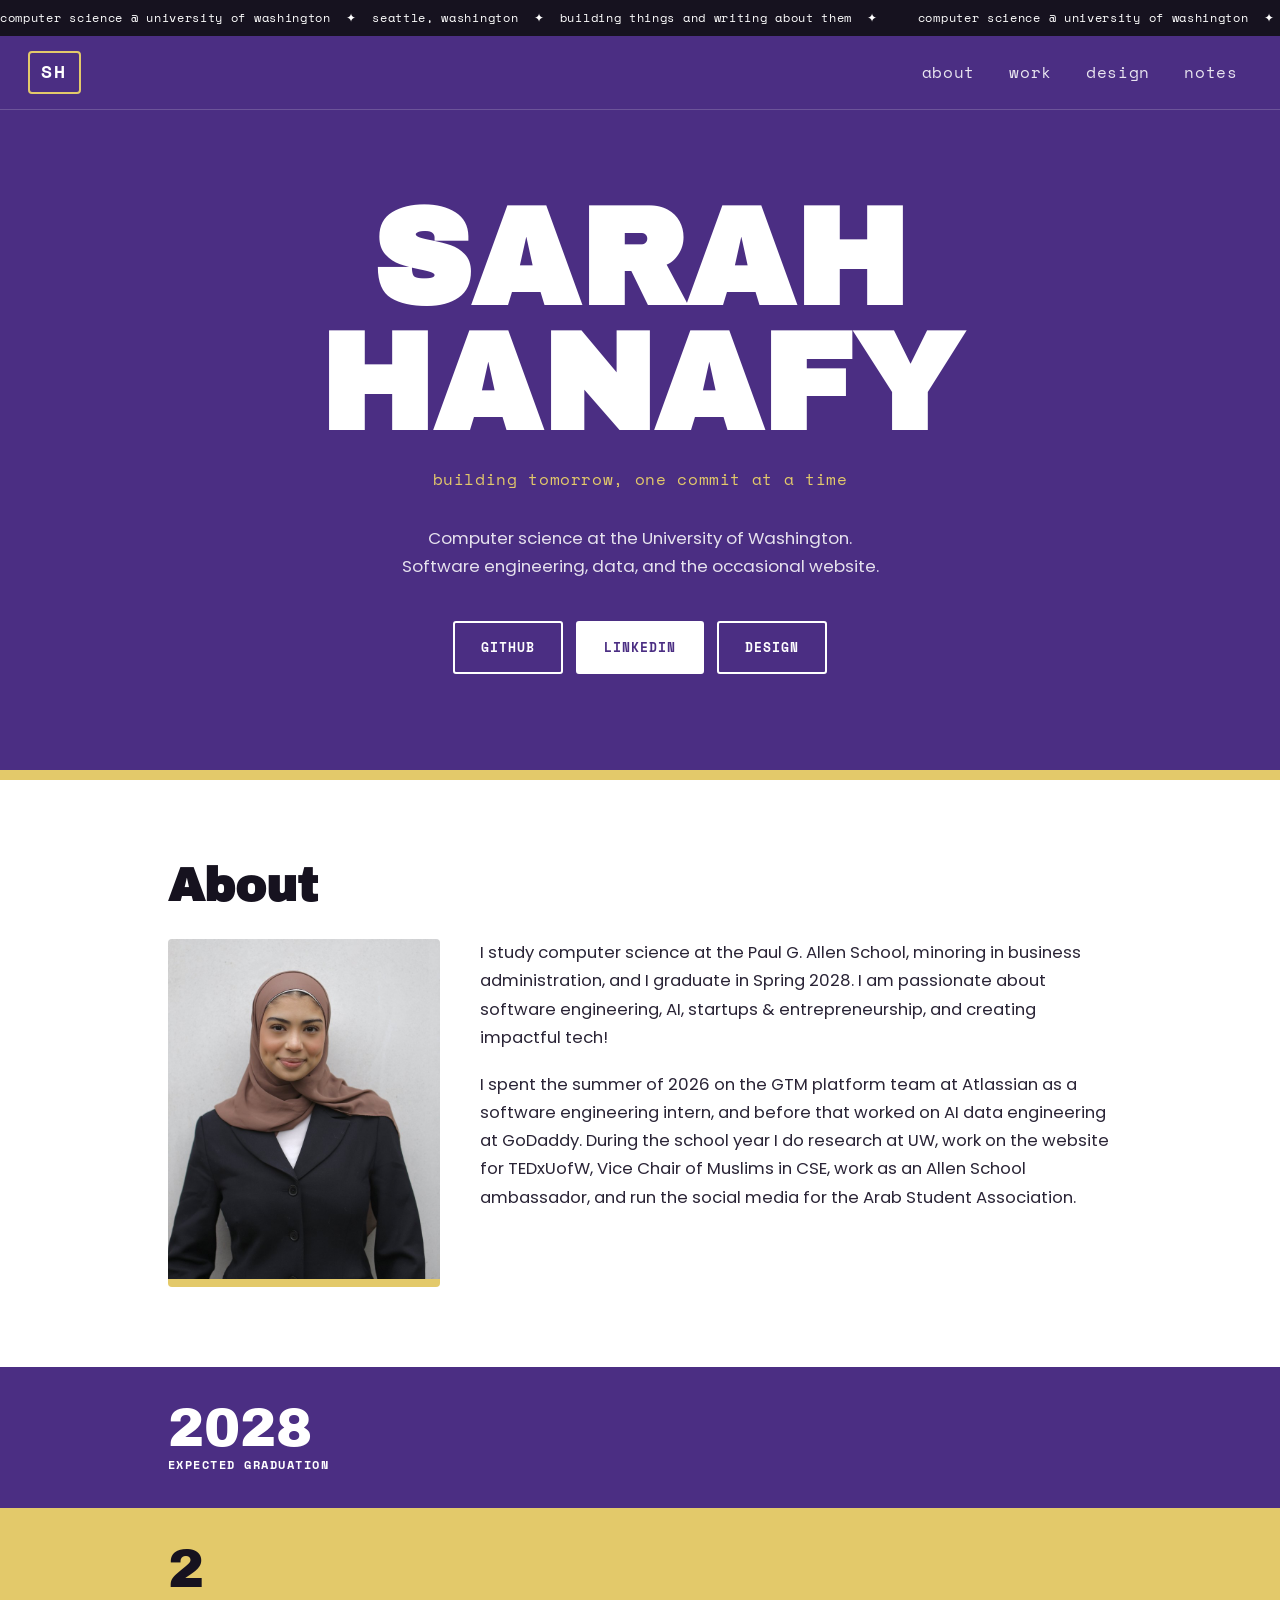
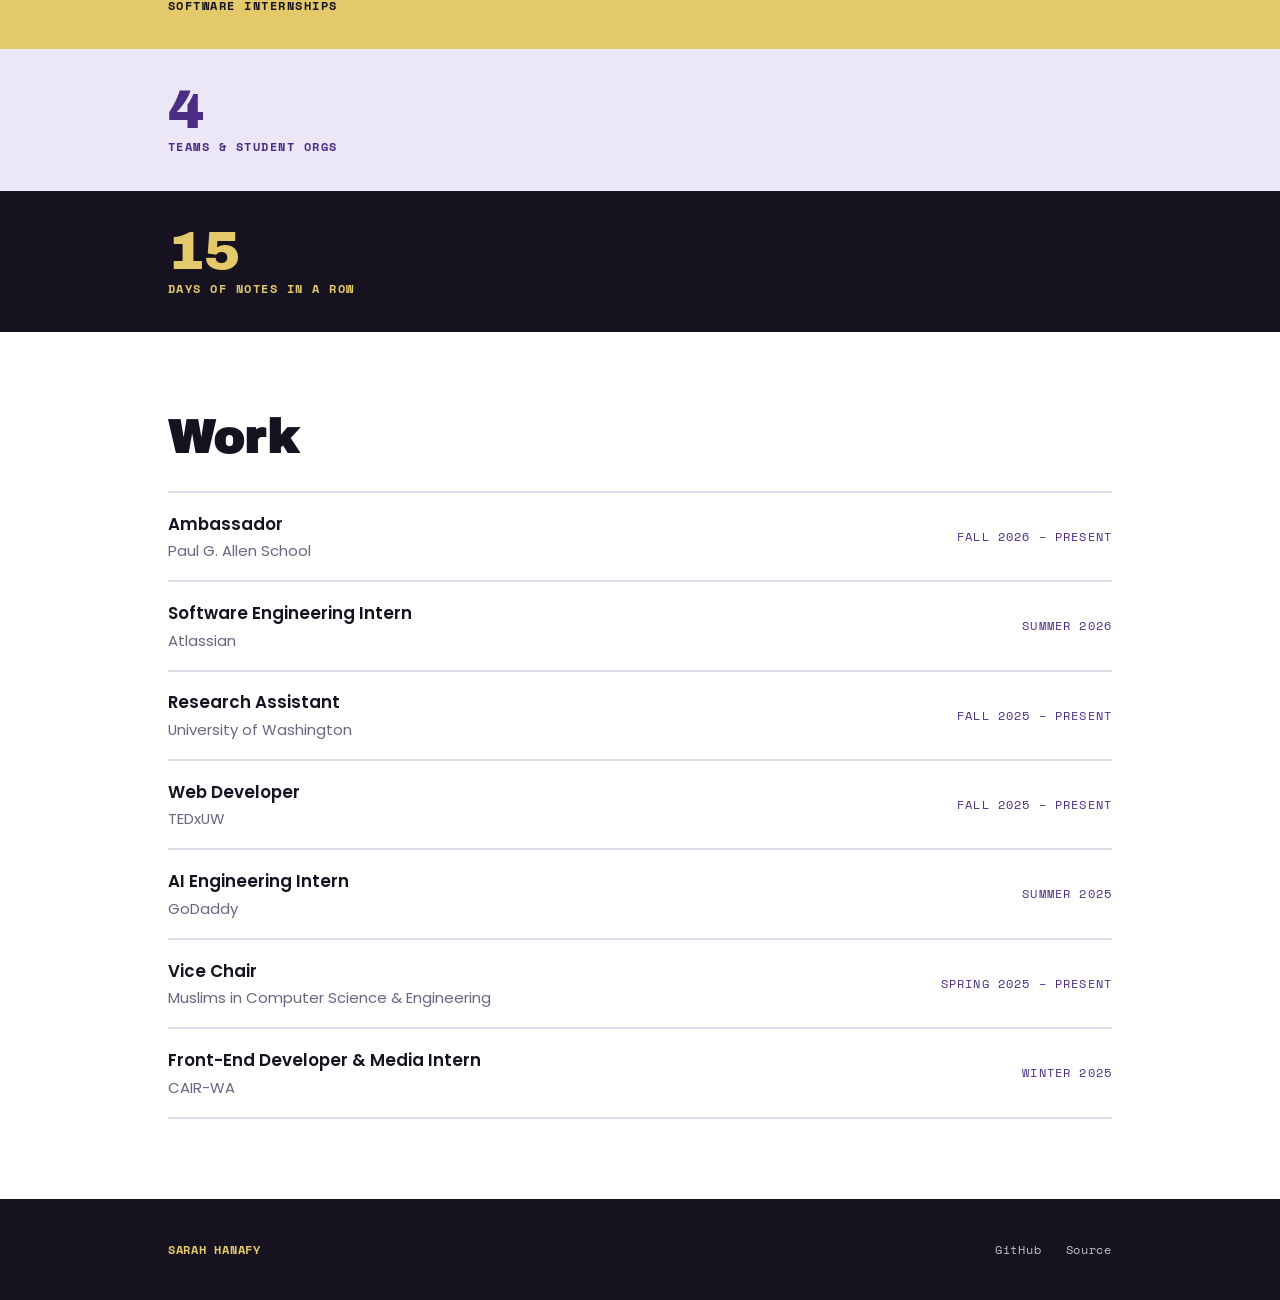
==== commit 967b236e: "Bump asset cache-busting version to v=15 style.css and gallery.js changed but the ?v=14 query string" ====
--- a/index.html
+++ b/index.html
@@ -9,7 +9,7 @@
   <link rel="preconnect" href="https://fonts.googleapis.com" />
   <link rel="preconnect" href="https://fonts.gstatic.com" crossorigin />
   <link href="https://fonts.googleapis.com/css2?family=Archivo+Black&family=Space+Mono:wght@400;700&family=Poppins:wght@400;500;600&display=swap" rel="stylesheet" />
-  <link rel="stylesheet" href="style.css?v=14" />
+  <link rel="stylesheet" href="style.css?v=15" />
 </head>
 <body>
 
@@ -153,6 +153,6 @@
 
   <div class="tooltip" id="tooltip" role="tooltip" hidden></div>
 
-  <script src="script.js?v=14"></script>
+  <script src="script.js?v=15"></script>
 </body>
 </html>
--- a/style.css
+++ b/style.css
@@ -464,6 +464,14 @@
   align-items: center;
   flex-wrap: wrap;
   gap: 0.75rem;
+  min-width: 0;
+}
+
+.shelf-right {
+  display: flex;
+  align-items: center;
+  gap: 1rem;
+  flex-shrink: 0;
 }
 
 .shelf-dates {
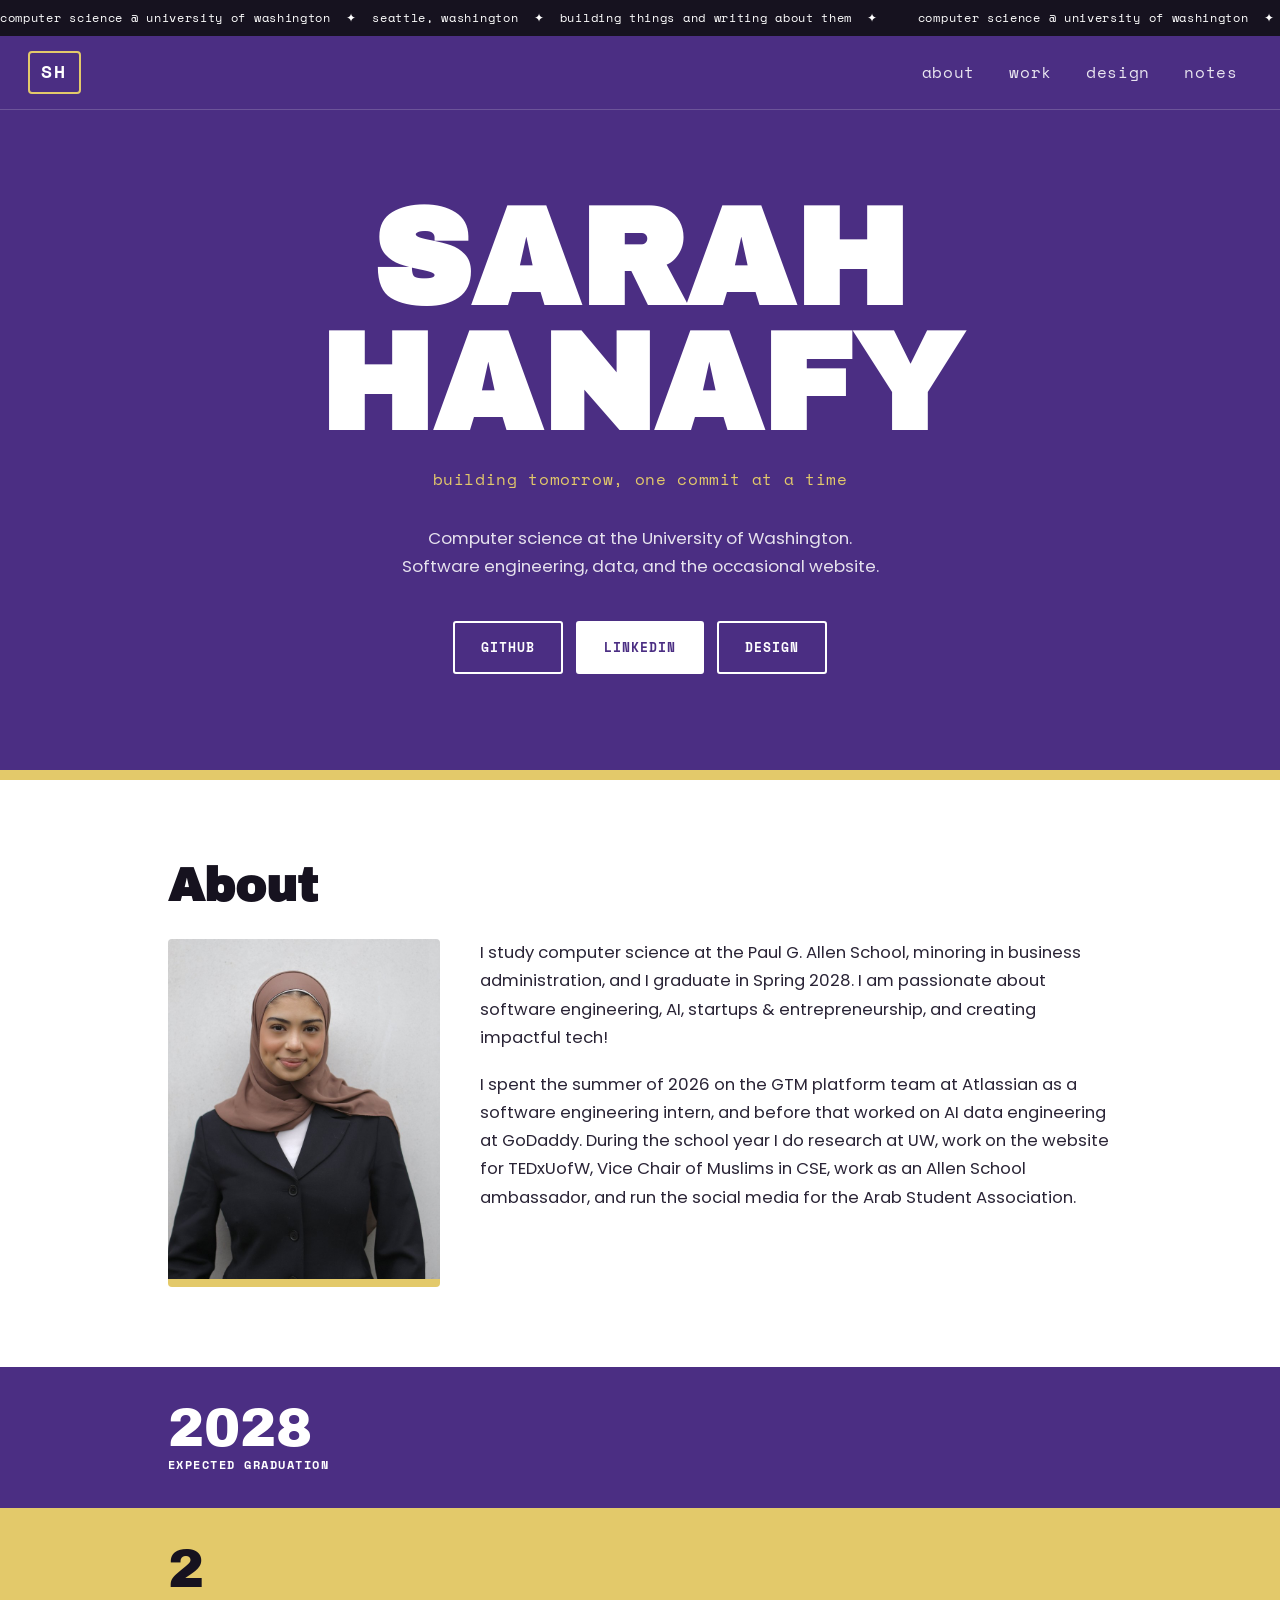
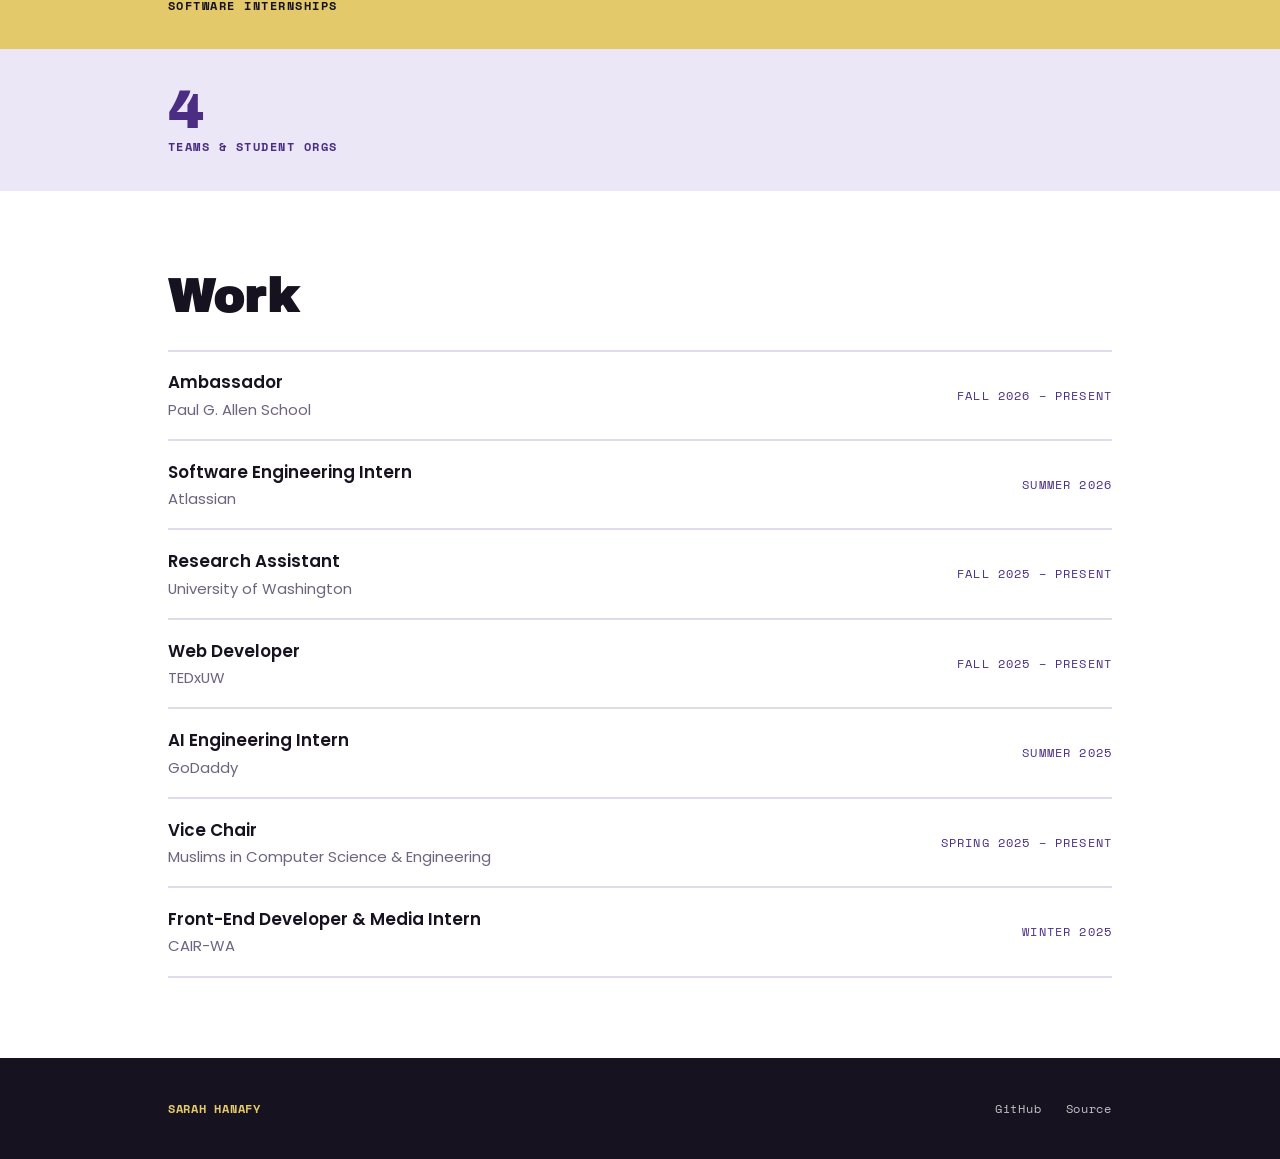
==== commit b82d1652: "Remove the "days of notes in a row" stat tile from the home page Co-Authored-By: Claude Sonnet 5 <no" ====
--- a/index.html
+++ b/index.html
@@ -90,10 +90,6 @@
       <span class="stat-num">4</span>
       <span class="stat-label">TEAMS &amp; STUDENT ORGS</span>
     </div>
-    <div class="stat stat-ink">
-      <span class="stat-num" id="streak-num">&mdash;</span>
-      <span class="stat-label">DAYS OF NOTES IN A ROW</span>
-    </div>
   </section>
 
   <!-- work -->
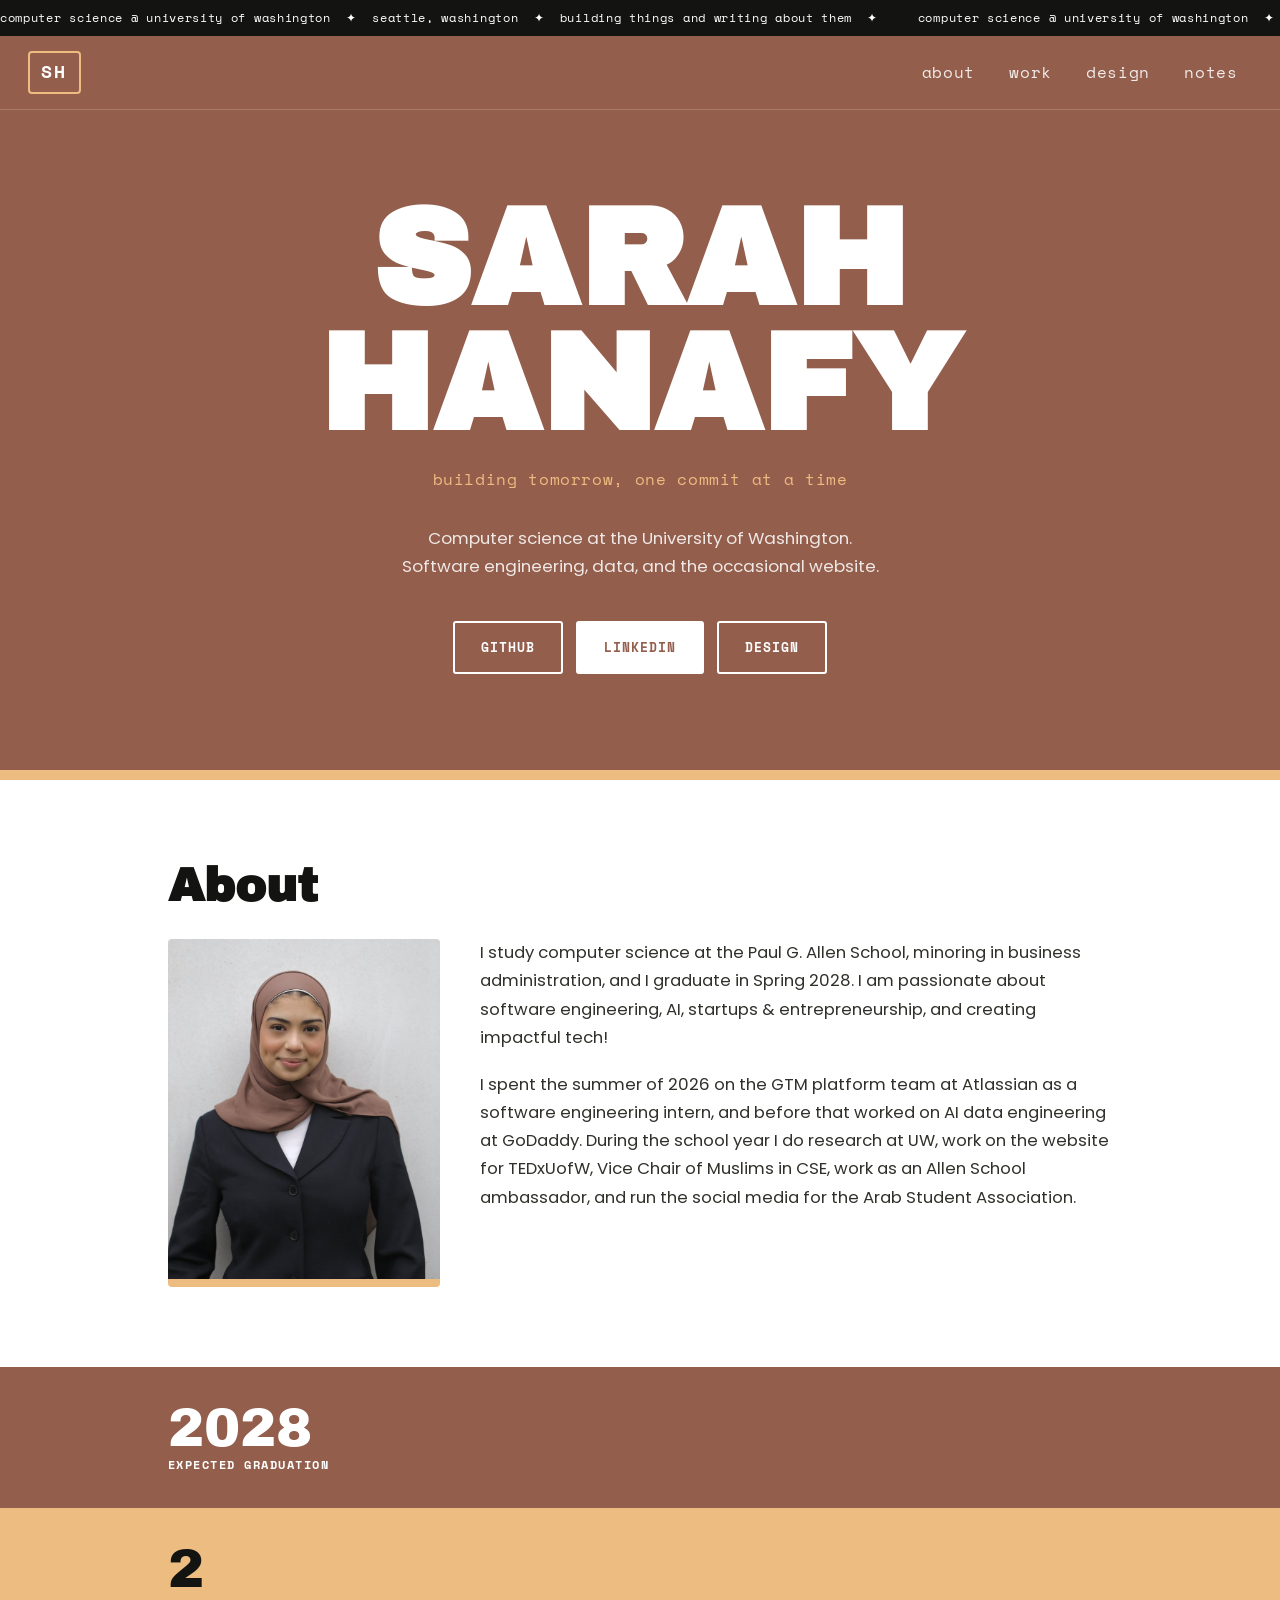
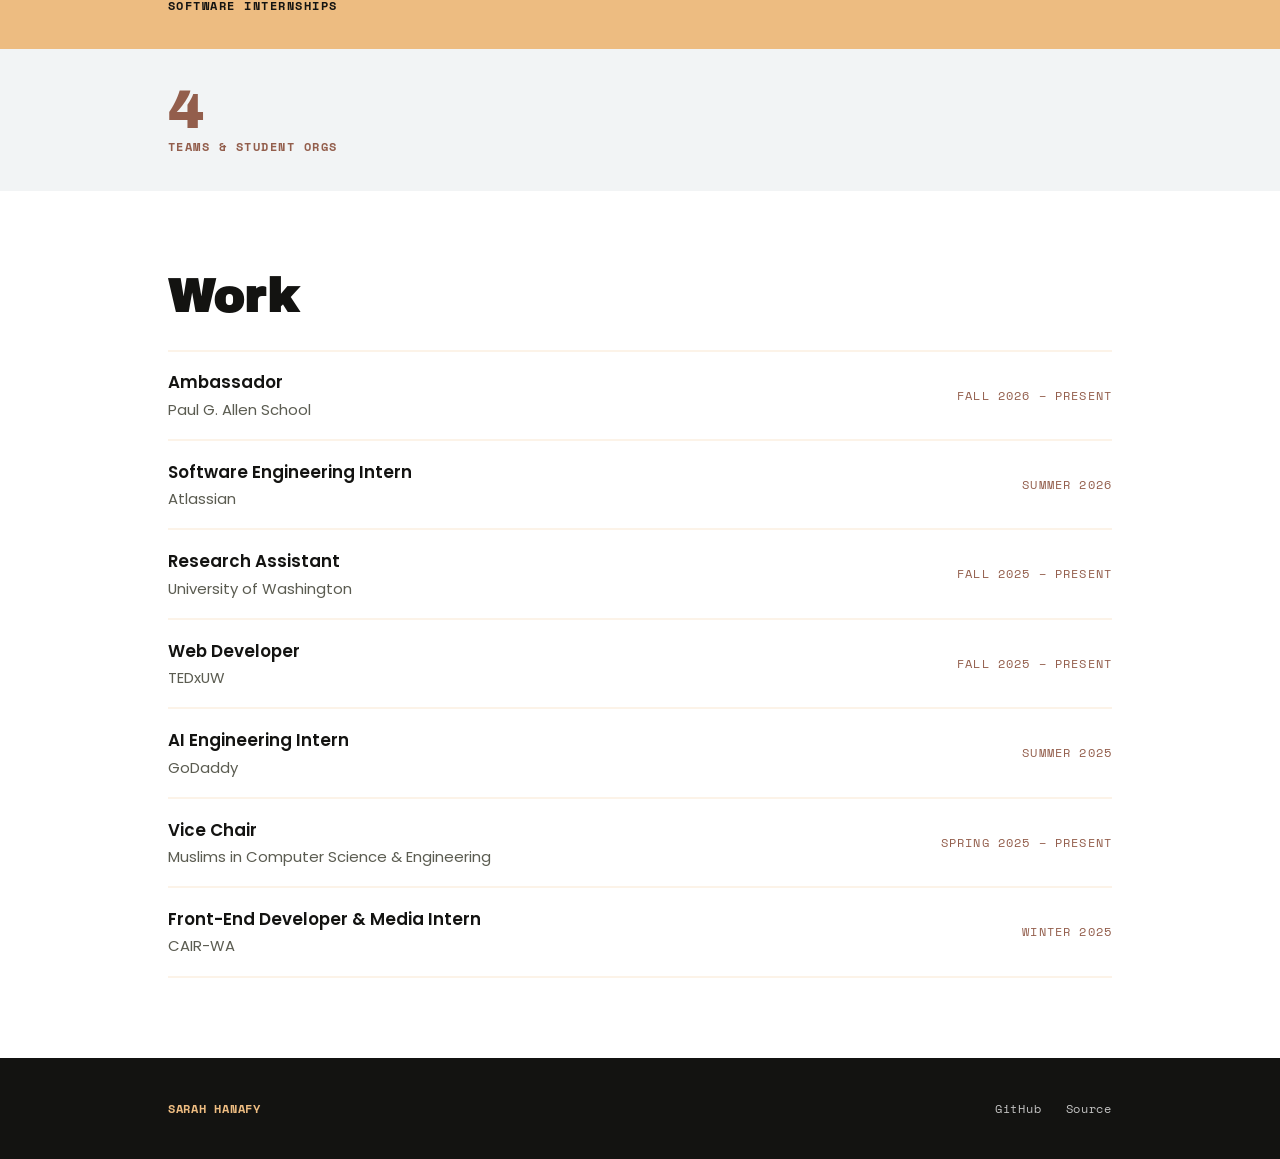
==== commit b3017d16: "Rebrand to the "Into the Wild" palette (slate, olive, sand, rust) Swaps the UW purple/gold theme for" ====
--- a/index.html
+++ b/index.html
@@ -5,7 +5,7 @@
   <meta name="viewport" content="width=device-width, initial-scale=1" />
   <title>Sarah Hanafy</title>
   <meta name="description" content="Sarah Hanafy — computer science at the University of Washington." />
-  <link rel="icon" href="data:image/svg+xml,%3Csvg xmlns='http://www.w3.org/2000/svg' viewBox='0 0 64 64'%3E%3Crect width='64' height='64' fill='%234b2e83'/%3E%3Ctext x='32' y='45' font-family='Helvetica,Arial,sans-serif' font-size='34' font-weight='bold' fill='%23ffffff' text-anchor='middle'%3ESH%3C/text%3E%3C/svg%3E" />
+  <link rel="icon" href="data:image/svg+xml,%3Csvg xmlns='http://www.w3.org/2000/svg' viewBox='0 0 64 64'%3E%3Crect width='64' height='64' fill='%23935e4c'/%3E%3Ctext x='32' y='45' font-family='Helvetica,Arial,sans-serif' font-size='34' font-weight='bold' fill='%23ffffff' text-anchor='middle'%3ESH%3C/text%3E%3C/svg%3E" />
   <link rel="preconnect" href="https://fonts.googleapis.com" />
   <link rel="preconnect" href="https://fonts.gstatic.com" crossorigin />
   <link href="https://fonts.googleapis.com/css2?family=Archivo+Black&family=Space+Mono:wght@400;700&family=Poppins:wght@400;500;600&display=swap" rel="stylesheet" />
--- a/style.css
+++ b/style.css
@@ -1,16 +1,19 @@
 /* Sarah Hanafy — personal site */
 
 :root {
-  --purple: #4b2e83;      /* UW purple */
-  --purple-dk: #38215f;
-  --gold: #e3c96a;
-  --gold-dk: #b7a57a;
-  --lav: #ece7f6;
-  --ink: #16121f;
+  /* "Into the Wild" palette -- slate blue-gray, olive, sand, and rust.
+     Variable names kept from the old UW purple/gold theme so the rest of
+     this file (and the JS) didn't need to change, just the values. */
+  --purple: #935e4c;      /* rust, darkened slightly from #a76b56 for AA contrast on white text */
+  --purple-dk: #6a4436;
+  --gold: #edbc81;        /* sand */
+  --gold-dk: #ab875d;
+  --lav: #f2f4f5;         /* pale tint of the slate blue-gray, #808c97 */
+  --ink: #131311;         /* near-black, shaded from the olive, #7e8071 */
   --white: #ffffff;
-  --body: #2a2436;
-  --muted: #6d6480;
-  --line: #e0dae9;
+  --body: #30312b;        /* dark warm gray-olive body text */
+  --muted: #5b5c51;       /* muted olive-gray for secondary text */
+  --line: #fcf3e8;        /* pale sand divider */
 }
 
 * { box-sizing: border-box; }
@@ -315,7 +318,7 @@
   width: 13px;
   height: 13px;
   border-radius: 2px;
-  background: rgba(75, 46, 131, 0.13);
+  background: rgba(147, 94, 76, 0.13);
 }
 
 .cell.filled { background: var(--purple); }
@@ -336,10 +339,10 @@
 
 .notes li {
   padding: 1rem 0;
-  border-top: 2px solid rgba(75, 46, 131, 0.14);
-}
-
-.notes li:last-child { border-bottom: 2px solid rgba(75, 46, 131, 0.14); }
+  border-top: 2px solid rgba(147, 94, 76, 0.14);
+}
+
+.notes li:last-child { border-bottom: 2px solid rgba(147, 94, 76, 0.14); }
 
 .note-date {
   display: block;
@@ -522,7 +525,7 @@
 
 .rail::-webkit-scrollbar { height: 8px; }
 .rail::-webkit-scrollbar-track { background: transparent; }
-.rail::-webkit-scrollbar-thumb { background: rgba(75,46,131,0.35); border-radius: 4px; }
+.rail::-webkit-scrollbar-thumb { background: rgba(147,94,76,0.35); border-radius: 4px; }
 .rail:hover::-webkit-scrollbar-thumb { background: var(--purple); }
 
 /* Fixed height, width from the artwork's own ratio -- square posts come
@@ -582,7 +585,7 @@
   position: fixed;
   inset: 0;
   z-index: 60;
-  background: rgba(22, 18, 31, 0.94);
+  background: rgba(19, 19, 17, 0.94);
   display: flex;
   align-items: center;
   justify-content: center;
